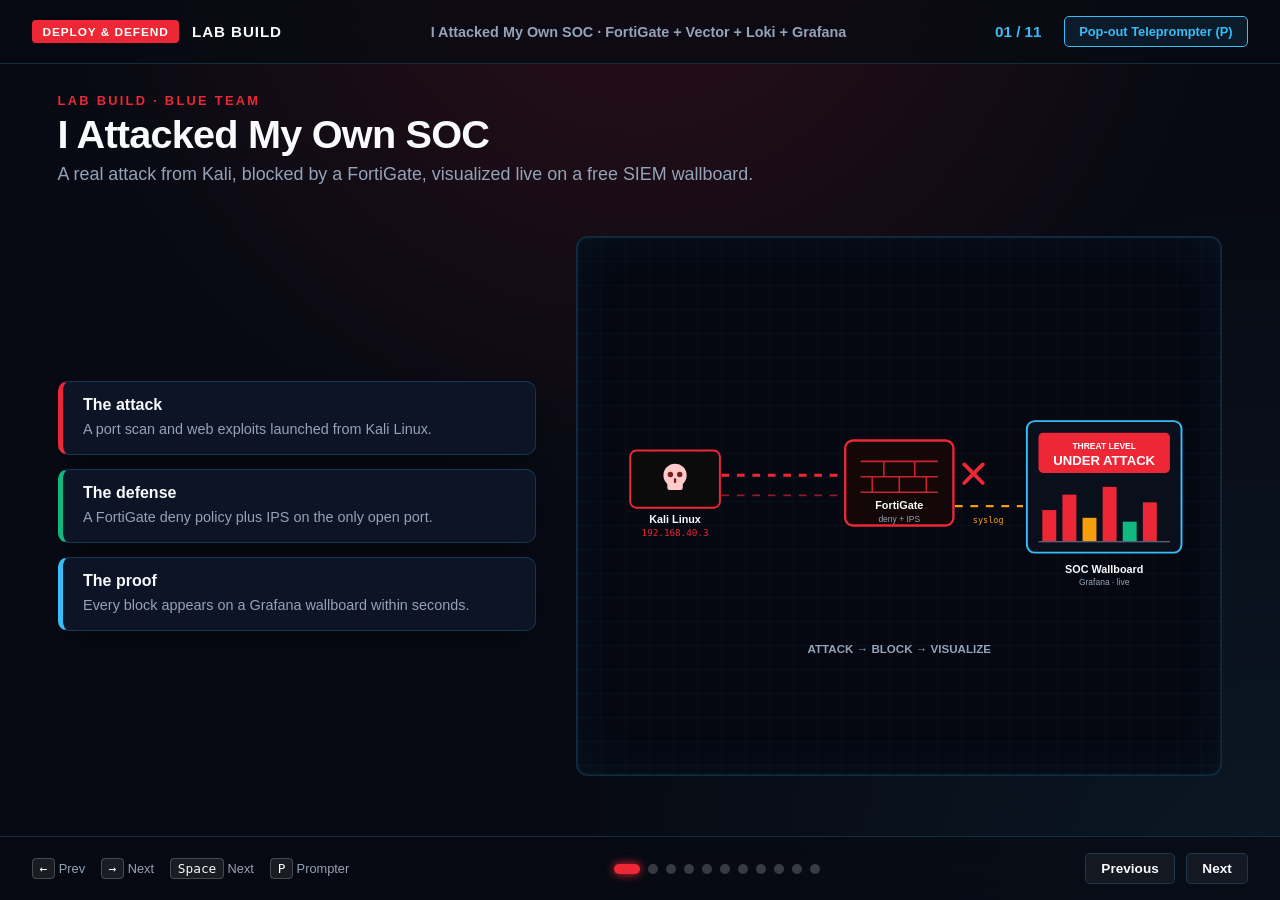
==== Video-3-Visual-SOC-Analytics-Traffic-Dashboard/presentation/PowerPoint.html @ 18ef9b58 "Video 3: Visual SOC rebuild - attack campaign, IPS, auto-provisioned wallboard, alerts, deck" ====
<!DOCTYPE html>
<!-- filepath: https://github.com/rabakuku/Youtube/blob/main/Video-3-Visual-SOC-Analytics-Traffic-Dashboard/presentation/PowerPoint.html -->
<html lang="en">
<head>
<meta charset="UTF-8">
<meta name="viewport" content="width=device-width, initial-scale=1.0">
<title>I Attacked My Own SOC · Deploy &amp; Defend</title>
<style>
:root {
  --bg-dark: #070a13;
  --bg-card: rgba(15, 23, 42, 0.85);
  --border-color: rgba(56, 189, 248, 0.2);
  --forti-red: #ee2737;
  --docker-blue: #0ea5e9;
  --matrix-green: #10b981;
  --accent-cyan: #38bdf8;
  --accent-yellow: #f59e0b;
  --text-main: #f8fafc;
  --text-muted: #94a3b8;
}
* { box-sizing: border-box; margin: 0; padding: 0; user-select: none; }
body { overflow: hidden; width: 100vw; height: 100vh; margin: 0; background: var(--bg-dark); color: var(--text-main);
  font-family: -apple-system, BlinkMacSystemFont, "Segoe UI", Roboto, "Helvetica Neue", Arial, sans-serif;
  background-image: radial-gradient(circle at 50% -10%, rgba(238,39,55,0.16) 0%, transparent 50%), radial-gradient(circle at 100% 100%, rgba(56,189,248,0.08) 0%, transparent 45%); }
.mono, .graphic-engine .mono { font-family: ui-monospace, "SF Mono", Menlo, Consolas, "Liberation Mono", monospace; }
.graphic-engine text { font-family: -apple-system, BlinkMacSystemFont, "Segoe UI", Roboto, Arial, sans-serif; }
.graphic-engine text.mono, .graphic-engine .mono text { font-family: ui-monospace, "SF Mono", Menlo, Consolas, monospace; }

.hud-header, .hud-footer { position: fixed; left: 0; right: 0; height: 64px; z-index: 100; display: flex; align-items: center;
  justify-content: space-between; padding: 0 2rem; background: rgba(7,10,19,0.72); backdrop-filter: blur(12px); -webkit-backdrop-filter: blur(12px); }
.hud-header { top: 0; border-bottom: 1px solid var(--border-color); }
.hud-footer { bottom: 0; border-top: 1px solid var(--border-color); }
.brand-badge { display: flex; align-items: center; gap: 0.8rem; font-weight: 800; letter-spacing: 0.06em; font-size: 0.95rem; }
.badge-pill { background: var(--forti-red); color: #fff; padding: 0.28rem 0.65rem; border-radius: 4px; font-size: 0.74rem; font-weight: 900; letter-spacing: 0.08em; animation: pulse-red 2s infinite; }
.deck-title { font-size: 0.9rem; color: var(--text-muted); font-weight: 600; }
.header-actions { display: flex; align-items: center; gap: 1.4rem; }
.slide-counter { font-variant-numeric: tabular-nums; font-weight: 800; color: var(--accent-cyan); font-size: 0.95rem; }
#btnLaunchPrompter { background: rgba(56,189,248,0.1); border: 1px solid var(--accent-cyan); color: var(--accent-cyan); padding: 0.42rem 0.9rem;
  border-radius: 5px; font-weight: 700; font-size: 0.8rem; cursor: pointer; transition: all .2s ease; }
#btnLaunchPrompter:hover { background: var(--accent-cyan); color: var(--bg-dark); }

.deck-viewport { position: fixed; top: 64px; bottom: 64px; left: 0; right: 0; overflow: hidden; }
.slide { position: absolute; inset: 0; padding: clamp(1.4rem,3.2vh,2.8rem) clamp(2rem,4.5vw,4.5rem); display: flex; flex-direction: column;
  opacity: 0; transform: translateX(100px); pointer-events: none; overflow-y: auto;
  transition: opacity .5s ease, transform .5s cubic-bezier(0.16,1,0.3,1); }
.slide.active { opacity: 1; transform: translateX(0); pointer-events: auto; }
.slide-titles { margin-bottom: clamp(0.9rem,2vh,1.8rem); }
.slide-eyebrow { color: var(--forti-red); font-size: clamp(0.8rem,1vw,1.1rem); font-weight: 900; text-transform: uppercase; letter-spacing: 0.18em; margin-bottom: 0.35rem; }
.slide-heading { font-size: clamp(2rem,3.1vw,3.5rem); font-weight: 900; line-height: 1.06; letter-spacing: -0.02em; margin-bottom: 0.4rem; }
.slide-subheading { color: var(--text-muted); font-size: clamp(1rem,1.4vw,1.5rem); line-height: 1.4; max-width: 80ch; }
.slide-body { flex: 1; display: grid; grid-template-columns: 1fr 1.35fr; gap: 2.5rem; align-items: center; min-height: 0; }
.info-column { display: flex; flex-direction: column; gap: clamp(0.7rem,1.5vh,1.3rem); }
.info-card { background: var(--bg-card); border: 1px solid var(--border-color); border-radius: 10px; padding: clamp(0.85rem,1.6vh,1.4rem) clamp(1.1rem,1.6vw,1.8rem);
  box-shadow: 0 10px 25px -8px rgba(0,0,0,0.6); }
.cyan-border { border-left: 5px solid var(--accent-cyan); }
.red-border { border-left: 5px solid var(--forti-red); }
.yellow-border { border-left: 5px solid var(--accent-yellow); }
.green-border { border-left: 5px solid var(--matrix-green); }
.card-title { font-size: clamp(1rem,1.25vw,1.35rem); font-weight: 800; margin-bottom: 0.3rem; }
.card-desc { font-size: clamp(0.9rem,1.1vw,1.18rem); line-height: 1.45; color: var(--text-muted); }
.stage-canvas { background: #050811; border: 1px solid var(--border-color); border-radius: 12px; height: 100%; max-height: clamp(340px,60vh,700px);
  padding: 0.8rem; display: flex; align-items: center; justify-content: center; box-shadow: inset 0 0 50px rgba(56,189,248,0.07), inset 0 0 2px rgba(56,189,248,0.4);
  background-image: linear-gradient(rgba(56,189,248,0.04) 1px, transparent 1px), linear-gradient(90deg, rgba(56,189,248,0.04) 1px, transparent 1px); background-size: 24px 24px; }
.graphic-engine { width: 100%; height: 100%; overflow: visible; }

.nav-hints { display: flex; gap: 1rem; font-size: 0.8rem; color: var(--text-muted); }
.key-badge { background: rgba(255,255,255,0.08); padding: 0.12rem 0.42rem; border-radius: 4px; border: 1px solid rgba(255,255,255,0.2); color: var(--text-main); font-family: ui-monospace, Menlo, Consolas, monospace; }
.pagination-dots { display: flex; gap: 0.5rem; }
.dot { width: 10px; height: 10px; border-radius: 50%; background: rgba(255,255,255,0.2); cursor: pointer; transition: all .25s ease; }
.dot.active { background: var(--forti-red); box-shadow: 0 0 10px var(--forti-red); width: 26px; border-radius: 5px; }
.nav-buttons { display: flex; gap: 0.7rem; }
.btn-nav { background: rgba(255,255,255,0.05); border: 1px solid var(--border-color); color: var(--text-main); padding: 0.42rem 0.95rem; border-radius: 5px; cursor: pointer; font-weight: 700; font-size: 0.85rem; }
.btn-nav:hover { background: rgba(56,189,248,0.15); }

/* ---------------- animation engine ---------------- */
@keyframes packet-dash { to { stroke-dashoffset: -40; } }
@keyframes radar-glow { 0%,100% { filter: drop-shadow(0 0 2px rgba(56,189,248,0.25)); } 50% { filter: drop-shadow(0 0 14px rgba(56,189,248,0.85)); } }
@keyframes radar-glow-red { 0%,100% { filter: drop-shadow(0 0 2px rgba(238,39,55,0.3)); } 50% { filter: drop-shadow(0 0 16px rgba(238,39,55,0.95)); } }
@keyframes pulse-red { 0% { box-shadow: 0 0 0 0 rgba(238,39,55,0.7); } 70% { box-shadow: 0 0 0 7px rgba(238,39,55,0); } 100% { box-shadow: 0 0 0 0 rgba(238,39,55,0); } }
@keyframes blink { 0%,100% { opacity: 1; } 50% { opacity: 0.3; } }
@keyframes scroll-up { from { transform: translateY(0); } to { transform: translateY(-420px); } }
@keyframes grow-y { from { transform: scaleY(0); } to { transform: scaleY(1); } }
@keyframes grow-x { from { transform: scaleX(0); } to { transform: scaleX(1); } }
@keyframes fade-in { from { opacity: 0; transform: translateX(-12px); } to { opacity: 1; transform: translateX(0); } }
@keyframes draw { from { stroke-dashoffset: 1600; } to { stroke-dashoffset: 0; } }
@keyframes sweep { 0% { transform: rotate(-62deg); } 45% { transform: rotate(-5deg); } 75%,100% { transform: rotate(64deg); } }
@keyframes ring { 0%,60%,100% { transform: translate(470px,128px) rotate(0); } 70% { transform: translate(470px,128px) rotate(14deg); } 80% { transform: translate(470px,128px) rotate(-14deg); } 90% { transform: translate(470px,128px) rotate(8deg); } }

.flow { stroke-dasharray: 10 10; animation: packet-dash 1.2s linear infinite; }
.flow-fast { animation-duration: 0.55s; }
.node-glow { animation: radar-glow 2.6s ease-in-out infinite; }
.node-glow-red { animation: radar-glow-red 1.8s ease-in-out infinite; }
.blink { animation: blink 1.4s ease-in-out infinite; }
.scroll-up { animation: scroll-up 16s linear infinite; }
.slide.active .bars rect { transform-box: fill-box; transform-origin: bottom; animation: grow-y 1.1s cubic-bezier(0.16,1,0.3,1) both; }
.slide.active .bars-h rect { transform-box: fill-box; transform-origin: left; animation: grow-x 1.1s cubic-bezier(0.16,1,0.3,1) both; }
.stream, .type { opacity: 0; }
.slide.active .stream { animation: fade-in .5s ease-out both; }
.slide.active .s1 { animation-delay: .3s; } .slide.active .s2 { animation-delay: .7s; } .slide.active .s3 { animation-delay: 1.1s; }
.slide.active .s4 { animation-delay: 1.5s; } .slide.active .s5 { animation-delay: 1.9s; } .slide.active .s6 { animation-delay: 2.3s; }
.slide.active .type { animation: fade-in .35s ease-out both; }
.slide.active .t0 { animation-delay: 0.20s; }
.slide.active .t1 { animation-delay: 0.75s; }
.slide.active .t2 { animation-delay: 1.30s; }
.slide.active .t3 { animation-delay: 1.85s; }
.slide.active .t4 { animation-delay: 2.40s; }
.slide.active .t5 { animation-delay: 2.95s; }
.slide.active .t6 { animation-delay: 3.50s; }
.slide.active .t7 { animation-delay: 4.05s; }
.slide.active .t8 { animation-delay: 4.60s; }
.slide.active .t9 { animation-delay: 5.15s; }

.slide.active .draw-line { stroke-dasharray: 1600; animation: draw 3.2s ease-out both; }
.needle { transform-box: view-box; transform-origin: 400px 450px; animation: sweep 7s ease-in-out infinite; }
.ring { animation: ring 2.2s ease-in-out infinite; transform: translate(470px,128px); }

@media (prefers-reduced-motion: reduce) {
  *, *::before, *::after { animation: none !important; transition: none !important; }
  .stream, .type { opacity: 1 !important; }
  .needle { transform: rotate(64deg); }
}
@media (max-width: 1100px) {
  .slide-body { grid-template-columns: 1fr; gap: 1rem; }
  .stage-canvas { min-height: 260px; }
  .nav-hints { display: none; }
}
</style>
</head>
<body>

<header class="hud-header">
  <div class="brand-badge"><span class="badge-pill">DEPLOY &amp; DEFEND</span><span>LAB BUILD</span></div>
  <div class="deck-title">I Attacked My Own SOC · FortiGate + Vector + Loki + Grafana</div>
  <div class="header-actions">
    <div class="slide-counter" id="slideCounter">01 / 11</div>
    <button id="btnLaunchPrompter" title="Open the synchronized teleprompter (P)">Pop-out Teleprompter (P)</button>
  </div>
</header>

<main class="deck-viewport">
  <!-- ===== SLIDE 1: I Attacked My Own SOC ===== -->
  <section class="slide active" id="slide-0">
    <div class="slide-titles">
      <div class="slide-eyebrow">Lab Build · Blue Team</div>
      <h1 class="slide-heading">I Attacked My Own SOC</h1>
      <div class="slide-subheading">A real attack from Kali, blocked by a FortiGate, visualized live on a free SIEM wallboard.</div>
    </div>
    <div class="slide-body">
      <div class="info-column">
        <div class="info-card red-border"><div class="card-title">The attack</div><div class="card-desc">A port scan and web exploits launched from Kali Linux.</div></div>
        <div class="info-card green-border"><div class="card-title">The defense</div><div class="card-desc">A FortiGate deny policy plus IPS on the only open port.</div></div>
        <div class="info-card cyan-border"><div class="card-title">The proof</div><div class="card-desc">Every block appears on a Grafana wallboard within seconds.</div></div>
      </div>
      <div class="stage-canvas">
        <svg class="graphic-engine" viewBox="0 0 800 500" fill="none">
  <g>
  <rect x="52" y="178" width="116" height="74" rx="8" fill="#0b0b0b" stroke="var(--forti-red)" stroke-width="2.5"/>
  <circle cx="110" cy="210" r="15" fill="#fecaca"/>
  <rect x="100" y="218" width="20" height="11" rx="3" fill="#fecaca"/>
  <circle cx="104" cy="209" r="3.5" fill="#7f1d1d"/><circle cx="116" cy="209" r="3.5" fill="#7f1d1d"/>
  <rect x="108.5" y="214" width="3" height="6" rx="1" fill="#7f1d1d"/>
  <text x="110" y="272" class="lbl" fill="var(--text-main)" font-size="14" font-weight="800" text-anchor="middle">Kali Linux</text>
  <text x="110" y="288" class="lbl mono" fill="var(--forti-red)" font-size="12" text-anchor="middle">192.168.40.3</text>
</g>
  <path d="M170 210 L320 210" stroke="var(--forti-red)" stroke-width="4" class="flow flow-fast"/>
  <path d="M170 236 L320 236" stroke="var(--forti-red)" stroke-width="2" class="flow" opacity="0.6"/>
  <g class="node-glow">
  <rect x="330" y="165" width="140" height="110" rx="10" fill="#140708" stroke="var(--forti-red)" stroke-width="3"/>
  <g stroke="var(--forti-red)" stroke-width="2" opacity="0.85">
    <line x1="350" y1="192" x2="450" y2="192"/><line x1="350" y1="212" x2="450" y2="212"/><line x1="350" y1="232" x2="450" y2="232"/>
    <line x1="380" y1="192" x2="380" y2="212"/><line x1="420" y1="192" x2="420" y2="212"/>
    <line x1="400" y1="212" x2="400" y2="232"/><line x1="365" y1="212" x2="365" y2="232"/><line x1="435" y1="212" x2="435" y2="232"/>
  </g>
  <text x="400" y="254" class="lbl" fill="var(--text-main)" font-size="14" font-weight="800" text-anchor="middle">FortiGate</text>
  <text x="400" y="270" class="lbl" fill="var(--text-muted)" font-size="11" text-anchor="middle">deny + IPS</text>
</g>
  <g class="blink"><line x1="484" y1="196" x2="508" y2="220" stroke="var(--forti-red)" stroke-width="5" stroke-linecap="round"/><line x1="508" y1="196" x2="484" y2="220" stroke="var(--forti-red)" stroke-width="5" stroke-linecap="round"/></g>
  <path d="M472 250 L560 250" stroke="var(--accent-yellow)" stroke-width="3" class="flow"/>
  <text x="515" y="272" class="lbl mono" fill="var(--accent-yellow)" font-size="11" text-anchor="middle">syslog</text>
  <g class="node-glow-red">
    <rect x="565" y="140" width="200" height="170" rx="10" fill="#0a0f1c" stroke="var(--accent-cyan)" stroke-width="2.5"/>
    <rect x="580" y="155" width="170" height="52" rx="6" fill="var(--forti-red)" class="blink"/>
    <text x="665" y="176" class="lbl" fill="#fff" font-size="11" font-weight="800" text-anchor="middle">THREAT LEVEL</text>
    <text x="665" y="197" class="lbl" fill="#fff" font-size="17" font-weight="900" text-anchor="middle">UNDER ATTACK</text>
    <g class="bars"><rect x="585" y="255" width="18" height="40" fill="var(--forti-red)"/><rect x="611" y="235" width="18" height="60" fill="var(--forti-red)"/><rect x="637" y="265" width="18" height="30" fill="var(--accent-yellow)"/><rect x="663" y="225" width="18" height="70" fill="var(--forti-red)"/><rect x="689" y="270" width="18" height="25" fill="var(--matrix-green)"/><rect x="715" y="245" width="18" height="50" fill="var(--forti-red)"/></g>
    <line x1="580" y1="296" x2="750" y2="296" stroke="var(--text-muted)" stroke-width="1"/>
  </g>
  <text x="665" y="336" class="lbl" fill="var(--text-main)" font-size="14" font-weight="800" text-anchor="middle">SOC Wallboard</text>
  <text x="665" y="352" class="lbl" fill="var(--text-muted)" font-size="11" text-anchor="middle">Grafana · live</text>
  <text x="400" y="440" class="lbl" fill="var(--text-muted)" font-size="15" font-weight="700" text-anchor="middle">ATTACK  →  BLOCK  →  VISUALIZE</text>
</svg>
      </div>
    </div>
  </section>
  <!-- ===== SLIDE 2: The Problem ===== -->
  <section class="slide" id="slide-1">
    <div class="slide-titles">
      <div class="slide-eyebrow">The Problem</div>
      <h1 class="slide-heading">Your Firewall Sees Everything. You Don't.</h1>
      <div class="slide-subheading">FortiGate logs every decision, but nobody watches a scrolling log table.</div>
    </div>
    <div class="slide-body">
      <div class="info-column">
        <div class="info-card yellow-border"><div class="card-title">Logs nobody reads</div><div class="card-desc">A single port scan produces thousands of log lines per minute.</div></div>
        <div class="info-card red-border"><div class="card-title">Silent denies</div><div class="card-desc">The implicit deny blocks traffic and logs nothing by default.</div></div>
        <div class="info-card cyan-border"><div class="card-title">SIEMs cost money</div><div class="card-desc">Commercial SIEMs bill by data volume. A homelab can't justify that.</div></div>
      </div>
      <div class="stage-canvas">
        <svg class="graphic-engine" viewBox="0 0 800 500" fill="none">
  <defs><clipPath id="logclip"><rect x="20" y="30" width="400" height="440"/></clipPath></defs>
  <rect x="20" y="30" width="400" height="440" rx="8" fill="#060a12" stroke="var(--border-color)"/>
  <g clip-path="url(#logclip)"><g class="scroll-up"><text x="40" y="60" class="lbl mono" fill="var(--forti-red)" font-size="11">type="traffic" action="deny" dstport=22</text><text x="40" y="90" class="lbl mono" fill="var(--forti-red)" font-size="11">type="traffic" action="deny" dstport=443</text><text x="40" y="120" class="lbl mono" fill="var(--matrix-green)" font-size="11">type="traffic" action="close" dstport=80</text><text x="40" y="150" class="lbl mono" fill="var(--forti-red)" font-size="11">type="traffic" action="deny" dstport=3389</text><text x="40" y="180" class="lbl mono" fill="var(--accent-yellow)" font-size="11">type="utm" subtype="ips" action="dropped"</text><text x="40" y="210" class="lbl mono" fill="var(--forti-red)" font-size="11">type="traffic" action="deny" dstport=445</text><text x="40" y="240" class="lbl mono" fill="var(--forti-red)" font-size="11">type="traffic" action="deny" dstport=21</text><text x="40" y="270" class="lbl mono" fill="var(--forti-red)" font-size="11">type="traffic" action="deny" dstport=5432</text><text x="40" y="300" class="lbl mono" fill="var(--matrix-green)" font-size="11">type="traffic" action="close" dstport=80</text><text x="40" y="330" class="lbl mono" fill="var(--forti-red)" font-size="11">type="traffic" action="deny" dstport=8080</text><text x="40" y="360" class="lbl mono" fill="var(--forti-red)" font-size="11">type="traffic" action="deny" dstport=23</text><text x="40" y="390" class="lbl mono" fill="var(--forti-red)" font-size="11">type="traffic" action="deny" dstport=3306</text><text x="40" y="420" class="lbl mono" fill="var(--forti-red)" font-size="11">type="traffic" action="deny" dstport=22</text><text x="40" y="450" class="lbl mono" fill="var(--forti-red)" font-size="11">type="traffic" action="deny" dstport=443</text><text x="40" y="480" class="lbl mono" fill="var(--forti-red)" font-size="11">type="traffic" action="deny" dstport=22</text><text x="40" y="510" class="lbl mono" fill="var(--forti-red)" font-size="11">type="traffic" action="deny" dstport=443</text><text x="40" y="540" class="lbl mono" fill="var(--matrix-green)" font-size="11">type="traffic" action="close" dstport=80</text><text x="40" y="570" class="lbl mono" fill="var(--forti-red)" font-size="11">type="traffic" action="deny" dstport=3389</text><text x="40" y="600" class="lbl mono" fill="var(--accent-yellow)" font-size="11">type="utm" subtype="ips" action="dropped"</text><text x="40" y="630" class="lbl mono" fill="var(--forti-red)" font-size="11">type="traffic" action="deny" dstport=445</text><text x="40" y="660" class="lbl mono" fill="var(--forti-red)" font-size="11">type="traffic" action="deny" dstport=21</text><text x="40" y="690" class="lbl mono" fill="var(--forti-red)" font-size="11">type="traffic" action="deny" dstport=5432</text><text x="40" y="720" class="lbl mono" fill="var(--matrix-green)" font-size="11">type="traffic" action="close" dstport=80</text><text x="40" y="750" class="lbl mono" fill="var(--forti-red)" font-size="11">type="traffic" action="deny" dstport=8080</text><text x="40" y="780" class="lbl mono" fill="var(--forti-red)" font-size="11">type="traffic" action="deny" dstport=23</text><text x="40" y="810" class="lbl mono" fill="var(--forti-red)" font-size="11">type="traffic" action="deny" dstport=3306</text><text x="40" y="840" class="lbl mono" fill="var(--forti-red)" font-size="11">type="traffic" action="deny" dstport=22</text><text x="40" y="870" class="lbl mono" fill="var(--forti-red)" font-size="11">type="traffic" action="deny" dstport=443</text></g></g>
  <text x="220" y="490" class="lbl" fill="var(--text-muted)" font-size="12" text-anchor="middle">raw FortiOS log: thousands of lines per minute during a scan</text>
  <g>
    <rect x="470" y="50" width="300" height="120" rx="10" fill="#140708" stroke="var(--forti-red)" stroke-width="2.5"/>
    <text x="620" y="88" class="lbl" fill="var(--text-main)" font-size="15" font-weight="800" text-anchor="middle">Implicit deny (policy 0)</text>
    <text x="545" y="135" class="lbl" fill="var(--text-muted)" font-size="13" text-anchor="middle">blocked</text>
    <text x="545" y="158" class="lbl" fill="var(--forti-red)" font-size="20" font-weight="900" text-anchor="middle">1,000</text>
    <text x="695" y="135" class="lbl" fill="var(--text-muted)" font-size="13" text-anchor="middle">logged</text>
    <text x="695" y="158" class="lbl blink" fill="var(--forti-red)" font-size="20" font-weight="900" text-anchor="middle">0</text>
  </g>
  <g>
    <rect x="470" y="210" width="300" height="120" rx="10" fill="#0a0f1c" stroke="var(--accent-cyan)" stroke-width="2.5"/>
    <text x="620" y="248" class="lbl" fill="var(--text-main)" font-size="15" font-weight="800" text-anchor="middle">Commercial SIEM</text>
    <text x="620" y="290" class="lbl" fill="var(--accent-yellow)" font-size="24" font-weight="900" text-anchor="middle">$ per GB / day</text>
    <text x="620" y="315" class="lbl" fill="var(--text-muted)" font-size="12" text-anchor="middle">great at work, overkill at home</text>
  </g>
  <g class="node-glow">
    <rect x="470" y="370" width="300" height="90" rx="10" fill="#04140f" stroke="var(--matrix-green)" stroke-width="2.5"/>
    <text x="620" y="405" class="lbl" fill="var(--matrix-green)" font-size="16" font-weight="900" text-anchor="middle">This lab: $0</text>
    <text x="620" y="432" class="lbl" fill="var(--text-muted)" font-size="12" text-anchor="middle">Vector + Loki + Grafana, all open source</text>
  </g>
</svg>
      </div>
    </div>
  </section>
  <!-- ===== SLIDE 3: The End Result ===== -->
  <section class="slide" id="slide-2">
    <div class="slide-titles">
      <div class="slide-eyebrow">The End Result</div>
      <h1 class="slide-heading">A Live SOC Wallboard</h1>
      <div class="slide-subheading">This is what lights up the moment Kali starts scanning.</div>
    </div>
    <div class="slide-body">
      <div class="info-column">
        <div class="info-card red-border"><div class="card-title">THREAT LEVEL</div><div class="card-desc">ALL CLEAR, ELEVATED or UNDER ATTACK, based on blocks in the last 60 seconds.</div></div>
        <div class="info-card yellow-border"><div class="card-title">Top scanned ports</div><div class="card-desc">See exactly which services the attacker was hunting for.</div></div>
        <div class="info-card green-border"><div class="card-title">Live event stream</div><div class="card-desc">Red for blocked, yellow for detected, green for allowed.</div></div>
      </div>
      <div class="stage-canvas">
        <svg class="graphic-engine" viewBox="0 0 800 500" fill="none">
  <rect x="20" y="20" width="760" height="460" rx="10" fill="#0a0f1c" stroke="var(--border-color)"/>
  <rect x="40" y="40" width="200" height="62" rx="6" fill="var(--forti-red)" class="blink"/>
  <text x="140" y="62" class="lbl" fill="#fff" font-size="10" font-weight="800" text-anchor="middle">THREAT LEVEL</text>
  <text x="140" y="89" class="lbl" fill="#fff" font-size="20" font-weight="900" text-anchor="middle">UNDER ATTACK</text>
  <rect x="255" y="40" width="120" height="62" rx="6" fill="var(--forti-red)" opacity="0.18" stroke="var(--forti-red)"/>
  <text x="315.0" y="62" class="lbl" fill="var(--text-muted)" font-size="10" font-weight="700" text-anchor="middle">BLOCKED (5m)</text>
  <text x="315.0" y="88" class="lbl" fill="var(--forti-red)" font-size="21" font-weight="900" text-anchor="middle">1,042</text>
  <rect x="390" y="40" width="120" height="62" rx="6" fill="var(--accent-yellow)" opacity="0.18" stroke="var(--accent-yellow)"/>
  <text x="450.0" y="62" class="lbl" fill="var(--text-muted)" font-size="10" font-weight="700" text-anchor="middle">IPS HITS</text>
  <text x="450.0" y="88" class="lbl" fill="var(--accent-yellow)" font-size="21" font-weight="900" text-anchor="middle">17</text>
  <rect x="525" y="40" width="120" height="62" rx="6" fill="var(--accent-yellow)" opacity="0.18" stroke="var(--accent-yellow)"/>
  <text x="585.0" y="62" class="lbl" fill="var(--text-muted)" font-size="10" font-weight="700" text-anchor="middle">PORTS PROBED</text>
  <text x="585.0" y="88" class="lbl" fill="var(--accent-yellow)" font-size="21" font-weight="900" text-anchor="middle">996</text>
  <rect x="660" y="40" width="100" height="62" rx="6" fill="var(--forti-red)" opacity="0.18" stroke="var(--forti-red)"/>
  <text x="710.0" y="62" class="lbl" fill="var(--text-muted)" font-size="10" font-weight="700" text-anchor="middle">ATTACKERS</text>
  <text x="710.0" y="88" class="lbl" fill="var(--forti-red)" font-size="21" font-weight="900" text-anchor="middle">1</text>
  <text x="40" y="135" class="lbl" fill="var(--text-muted)" font-size="11" font-weight="700">ATTACK TIMELINE</text>
  <g class="bars"><rect x="40" y="242" width="12" height="8" fill="var(--matrix-green)"/><rect x="56" y="240" width="12" height="10" fill="var(--matrix-green)"/><rect x="72" y="241" width="12" height="9" fill="var(--matrix-green)"/><rect x="88" y="210" width="12" height="40" fill="var(--forti-red)"/><rect x="104" y="165" width="12" height="85" fill="var(--forti-red)"/><rect x="120" y="150" width="12" height="100" fill="var(--forti-red)"/><rect x="136" y="158" width="12" height="92" fill="var(--forti-red)"/><rect x="152" y="190" width="12" height="60" fill="var(--accent-yellow)"/><rect x="168" y="180" width="12" height="70" fill="var(--forti-red)"/><rect x="184" y="215" width="12" height="35" fill="var(--accent-yellow)"/><rect x="200" y="238" width="12" height="12" fill="var(--matrix-green)"/><rect x="216" y="242" width="12" height="8" fill="var(--matrix-green)"/><rect x="232" y="241" width="12" height="9" fill="var(--matrix-green)"/><rect x="248" y="243" width="12" height="7" fill="var(--matrix-green)"/><rect x="264" y="242" width="12" height="8" fill="var(--matrix-green)"/><rect x="280" y="244" width="12" height="6" fill="var(--matrix-green)"/><rect x="296" y="241" width="12" height="9" fill="var(--matrix-green)"/><rect x="312" y="242" width="12" height="8" fill="var(--matrix-green)"/><rect x="328" y="240" width="12" height="10" fill="var(--matrix-green)"/><rect x="344" y="243" width="12" height="7" fill="var(--matrix-green)"/><rect x="360" y="241" width="12" height="9" fill="var(--matrix-green)"/><rect x="376" y="242" width="12" height="8" fill="var(--matrix-green)"/><rect x="392" y="243" width="12" height="7" fill="var(--matrix-green)"/><rect x="408" y="242" width="12" height="8" fill="var(--matrix-green)"/></g>
  <line x1="40" y1="250" x2="420" y2="250" stroke="var(--text-muted)" stroke-width="1"/>
  <text x="455" y="135" class="lbl" fill="var(--text-muted)" font-size="11" font-weight="700">TOP SCANNED PORTS</text>
  <g class="bars-h"><rect x="510" y="148" width="210" height="14" rx="2" fill="var(--accent-yellow)"/><text x="500" y="159" class="lbl mono" fill="var(--text-main)" font-size="11" text-anchor="end">3389</text><rect x="510" y="169" width="180" height="14" rx="2" fill="var(--accent-yellow)"/><text x="500" y="180" class="lbl mono" fill="var(--text-main)" font-size="11" text-anchor="end">22</text><rect x="510" y="190" width="150" height="14" rx="2" fill="var(--accent-yellow)"/><text x="500" y="201" class="lbl mono" fill="var(--text-main)" font-size="11" text-anchor="end">445</text><rect x="510" y="211" width="120" height="14" rx="2" fill="var(--accent-yellow)"/><text x="500" y="222" class="lbl mono" fill="var(--text-main)" font-size="11" text-anchor="end">443</text><rect x="510" y="232" width="90" height="14" rx="2" fill="var(--accent-yellow)"/><text x="500" y="243" class="lbl mono" fill="var(--text-main)" font-size="11" text-anchor="end">21</text></g>
  <text x="40" y="285" class="lbl" fill="var(--text-muted)" font-size="11" font-weight="700">LIVE SOC EVENT STREAM</text>
  <g class="lbl mono" font-size="12">
    <text x="40" y="312" fill="var(--forti-red)" class="stream s1">BLOCKED  192.168.40.3:51514 → 192.168.10.2:3389  RDP  policy=3</text>
    <text x="40" y="338" fill="var(--forti-red)" class="stream s2">BLOCKED  192.168.40.3:40112 → 192.168.10.2:80  IPS: Apache.Log4j...</text>
    <text x="40" y="364" fill="var(--forti-red)" class="stream s3">BLOCKED  192.168.40.3:51530 → 192.168.10.2:22  SSH  policy=3</text>
    <text x="40" y="390" fill="var(--matrix-green)" class="stream s4">ALLOWED  192.168.40.3:43815 → 192.168.10.2:80  HTTP  policy=2</text>
    <text x="40" y="416" fill="var(--forti-red)" class="stream s5">BLOCKED  192.168.40.3:51541 → 192.168.10.2:445  SMB  policy=3</text>
    <text x="40" y="442" fill="var(--forti-red)" class="stream s6">BLOCKED  192.168.40.3:51566 → 192.168.10.2:5432  policy=3</text>
  </g>
</svg>
      </div>
    </div>
  </section>
  <!-- ===== SLIDE 4: The Lab Topology ===== -->
  <section class="slide" id="slide-3">
    <div class="slide-titles">
      <div class="slide-eyebrow">The Lab</div>
      <h1 class="slide-heading">Two VLANs. One Firewall.</h1>
      <div class="slide-subheading">Kali lives in VLAN 40, the SIEM lives in VLAN 10, and every packet between them crosses the FortiGate.</div>
    </div>
    <div class="slide-body">
      <div class="info-column">
        <div class="info-card red-border"><div class="card-title">VLAN 40 · Attack zone</div><div class="card-desc">Kali Linux at 192.168.40.3, gateway 192.168.40.1.</div></div>
        <div class="info-card cyan-border"><div class="card-title">FortiGate VM · FortiOS 7.4</div><div class="card-desc">Both VLANs are 802.1Q sub-interfaces on one port2 trunk.</div></div>
        <div class="info-card green-border"><div class="card-title">VLAN 10 · SIEM enclave</div><div class="card-desc">Alpine Linux with Docker at 192.168.10.2, gateway 192.168.10.1.</div></div>
      </div>
      <div class="stage-canvas">
        <svg class="graphic-engine" viewBox="0 0 800 500" fill="none">
  <rect x="20" y="300" width="330" height="178" rx="12" fill="rgba(238,39,55,0.05)" stroke="var(--forti-red)" stroke-dasharray="6 6"/>
  <text x="185" y="497" class="lbl" fill="var(--forti-red)" font-size="13" font-weight="800" text-anchor="middle">VLAN 40 · 192.168.40.0/24</text>
  <rect x="450" y="300" width="330" height="178" rx="12" fill="rgba(16,185,129,0.05)" stroke="var(--matrix-green)" stroke-dasharray="6 6"/>
  <text x="615" y="497" class="lbl" fill="var(--matrix-green)" font-size="13" font-weight="800" text-anchor="middle">VLAN 10 · 192.168.10.0/24</text>
  <g>
  <rect x="127" y="343" width="116" height="74" rx="8" fill="#0b0b0b" stroke="var(--forti-red)" stroke-width="2.5"/>
  <circle cx="185" cy="375" r="15" fill="#fecaca"/>
  <rect x="175" y="383" width="20" height="11" rx="3" fill="#fecaca"/>
  <circle cx="179" cy="374" r="3.5" fill="#7f1d1d"/><circle cx="191" cy="374" r="3.5" fill="#7f1d1d"/>
  <rect x="183.5" y="379" width="3" height="6" rx="1" fill="#7f1d1d"/>
  <text x="185" y="437" class="lbl" fill="var(--text-main)" font-size="14" font-weight="800" text-anchor="middle">Kali Linux</text>
  <text x="185" y="453" class="lbl mono" fill="var(--forti-red)" font-size="12" text-anchor="middle">192.168.40.3</text>
</g>
  <g>
  <rect x="553" y="334" width="124" height="92" rx="8" fill="#04140f" stroke="var(--matrix-green)" stroke-width="2.5"/>
  <g stroke="var(--matrix-green)" stroke-width="2.5" stroke-linecap="round">
    <rect x="569" y="348" width="92" height="18" rx="3" fill="none"/><circle cx="579" cy="357" r="2" fill="var(--matrix-green)"/>
    <rect x="569" y="371" width="92" height="18" rx="3" fill="none"/><circle cx="579" cy="380" r="2" fill="var(--matrix-green)"/>
    <rect x="569" y="394" width="92" height="18" rx="3" fill="none"/><circle cx="579" cy="403" r="2" fill="var(--matrix-green)"/>
  </g>
  <text x="623" y="361" class="lbl mono" fill="var(--text-main)" font-size="10" text-anchor="middle">vector</text>
  <text x="623" y="384" class="lbl mono" fill="var(--text-main)" font-size="10" text-anchor="middle">loki</text>
  <text x="623" y="407" class="lbl mono" fill="var(--text-main)" font-size="10" text-anchor="middle">grafana</text>
  <text x="615" y="446" class="lbl" fill="var(--text-main)" font-size="14" font-weight="800" text-anchor="middle">Alpine + Docker</text>
  <text x="615" y="462" class="lbl mono" fill="var(--matrix-green)" font-size="12" text-anchor="middle">192.168.10.2</text>
</g>
  <g class="node-glow">
  <rect x="330" y="55" width="140" height="110" rx="10" fill="#140708" stroke="var(--forti-red)" stroke-width="3"/>
  <g stroke="var(--forti-red)" stroke-width="2" opacity="0.85">
    <line x1="350" y1="82" x2="450" y2="82"/><line x1="350" y1="102" x2="450" y2="102"/><line x1="350" y1="122" x2="450" y2="122"/>
    <line x1="380" y1="82" x2="380" y2="102"/><line x1="420" y1="82" x2="420" y2="102"/>
    <line x1="400" y1="102" x2="400" y2="122"/><line x1="365" y1="102" x2="365" y2="122"/><line x1="435" y1="102" x2="435" y2="122"/>
  </g>
  <text x="400" y="144" class="lbl" fill="var(--text-main)" font-size="14" font-weight="800" text-anchor="middle">FortiGate VM</text>
  <text x="400" y="160" class="lbl" fill="var(--text-muted)" font-size="11" text-anchor="middle">port2 trunk · 802.1Q</text>
</g>
  <text x="320" y="100" class="lbl mono" fill="var(--forti-red)" font-size="12" text-anchor="end">vlan40-kali .40.1</text>
  <text x="480" y="100" class="lbl mono" fill="var(--matrix-green)" font-size="12">vlan10-siem .10.1</text>
  <path d="M185 340 C185 260 300 200 340 165" stroke="var(--forti-red)" stroke-width="3" class="flow"/>
  <path d="M460 165 C500 200 615 260 615 330" stroke="var(--matrix-green)" stroke-width="3" class="flow"/>
  <path d="M400 55 L400 18" stroke="var(--accent-cyan)" stroke-width="2" stroke-dasharray="4 4"/>
  <text x="412" y="26" class="lbl" fill="var(--accent-cyan)" font-size="12" font-weight="700">port1 · WAN</text>
</svg>
      </div>
    </div>
  </section>
  <!-- ===== SLIDE 5: The Data Flow ===== -->
  <section class="slide" id="slide-4">
    <div class="slide-titles">
      <div class="slide-eyebrow">The Data Flow</div>
      <h1 class="slide-heading">Syslog → Vector → Loki → Grafana</h1>
      <div class="slide-subheading">Four hops from a blocked packet to a red line on the wallboard.</div>
    </div>
    <div class="slide-body">
      <div class="info-column">
        <div class="info-card yellow-border"><div class="card-title">FortiGate → UDP 514</div><div class="card-desc">Every allow, deny and IPS hit leaves as a syslog line.</div></div>
        <div class="info-card cyan-border"><div class="card-title">Vector parses</div><div class="card-desc">Turns key=value text into JSON and tags a verdict.</div></div>
        <div class="info-card green-border"><div class="card-title">Loki stores, Grafana shows</div><div class="card-desc">Loki indexes a few labels. Grafana queries it with LogQL.</div></div>
      </div>
      <div class="stage-canvas">
        <svg class="graphic-engine" viewBox="0 0 800 500" fill="none">
  <g class="node-glow">
  <rect x="30" y="90" width="140" height="120" rx="12" fill="#0a0f1c" stroke="var(--forti-red)" stroke-width="2.5"/>
  <g stroke="var(--forti-red)" stroke-width="2.5"><rect x="78" y="110" width="44" height="34" rx="3" fill="none"/><line x1="78" y1="127" x2="122" y2="127"/><line x1="92" y1="110" x2="92" y2="127"/><line x1="108" y1="127" x2="108" y2="144"/></g>
  <text x="100" y="182" class="lbl" fill="var(--text-main)" font-size="15" font-weight="800" text-anchor="middle">FortiGate</text>
  <text x="100" y="200" class="lbl mono" fill="var(--forti-red)" font-size="12" text-anchor="middle">syslog out</text>
</g>
  <g class="node-glow">
  <rect x="230" y="90" width="140" height="120" rx="12" fill="#0a0f1c" stroke="var(--accent-cyan)" stroke-width="2.5"/>
  <g stroke="var(--accent-cyan)" stroke-width="3" stroke-linecap="round" fill="none"><path d="M278 114 L300 142 L322 114"/><line x1="288" y1="114" x2="312" y2="114"/></g>
  <text x="300" y="182" class="lbl" fill="var(--text-main)" font-size="15" font-weight="800" text-anchor="middle">Vector</text>
  <text x="300" y="200" class="lbl mono" fill="var(--accent-cyan)" font-size="12" text-anchor="middle">udp/514</text>
</g>
  <g class="node-glow">
  <rect x="430" y="90" width="140" height="120" rx="12" fill="#0a0f1c" stroke="var(--accent-yellow)" stroke-width="2.5"/>
  <g stroke="var(--accent-yellow)" stroke-width="2.5" fill="none"><ellipse cx="500" cy="114" rx="20" ry="7"/><path d="M480 114 v24 a20 7 0 0 0 40 0 v-24"/><path d="M480 126 a20 7 0 0 0 40 0"/></g>
  <text x="500" y="182" class="lbl" fill="var(--text-main)" font-size="15" font-weight="800" text-anchor="middle">Loki</text>
  <text x="500" y="200" class="lbl mono" fill="var(--accent-yellow)" font-size="12" text-anchor="middle">tcp/3100</text>
</g>
  <g class="node-glow">
  <rect x="630" y="90" width="140" height="120" rx="12" fill="#0a0f1c" stroke="var(--matrix-green)" stroke-width="2.5"/>
  <g stroke="var(--matrix-green)" stroke-width="4" stroke-linecap="round"><line x1="684" y1="142" x2="684" y2="128"/><line x1="700" y1="142" x2="700" y2="108"/><line x1="716" y1="142" x2="716" y2="120"/></g>
  <text x="700" y="182" class="lbl" fill="var(--text-main)" font-size="15" font-weight="800" text-anchor="middle">Grafana</text>
  <text x="700" y="200" class="lbl mono" fill="var(--matrix-green)" font-size="12" text-anchor="middle">tcp/80</text>
</g>
  <path d="M170 150 L230 150" stroke="var(--accent-yellow)" stroke-width="4" class="flow"/>
  <path d="M370 150 L430 150" stroke="var(--accent-cyan)" stroke-width="4" class="flow"/>
  <path d="M630 150 L570 150" stroke="var(--matrix-green)" stroke-width="4" class="flow"/>
  <text x="200" y="135" class="lbl mono" fill="var(--accent-yellow)" font-size="10" text-anchor="middle">UDP</text>
  <text x="400" y="135" class="lbl mono" fill="var(--accent-cyan)" font-size="10" text-anchor="middle">push</text>
  <text x="600" y="135" class="lbl mono" fill="var(--matrix-green)" font-size="10" text-anchor="middle">LogQL</text>
  <rect x="230" y="245" width="540" height="40" rx="8" fill="rgba(14,165,233,0.08)" stroke="var(--docker-blue)" stroke-dasharray="5 5"/>
  <text x="500" y="270" class="lbl" fill="var(--docker-blue)" font-size="12" font-weight="700" text-anchor="middle">Docker bridge soc_net on Alpine 192.168.10.2</text>
  <text x="40" y="330" class="lbl" fill="var(--text-muted)" font-size="11" font-weight="700">ONE BLOCKED PACKET, FOUR STATES</text>
  <g class="lbl mono" font-size="11.5">
    <text x="40" y="360" fill="var(--forti-red)" class="stream s1">1  srcip=192.168.40.3 dstport=22 action="deny" policyid=3</text>
    <text x="40" y="388" fill="var(--accent-cyan)" class="stream s2">2  {"srcip":"192.168.40.3","dstport":"22","verdict":"blocked"}</text>
    <text x="40" y="416" fill="var(--accent-yellow)" class="stream s3">3  {source="fortigate", log_type="traffic", verdict="blocked"}</text>
    <text x="40" y="444" fill="var(--matrix-green)" class="stream s4">4  Blocked (5m) = 1 · THREAT LEVEL: ELEVATED</text>
  </g>
</svg>
      </div>
    </div>
  </section>
  <!-- ===== SLIDE 6: Every Log Gets a Verdict ===== -->
  <section class="slide" id="slide-5">
    <div class="slide-titles">
      <div class="slide-eyebrow">The Secret Sauce</div>
      <h1 class="slide-heading">Every Log Gets a Verdict</h1>
      <div class="slide-subheading">Vector turns raw FortiOS text into JSON and labels each line blocked, detected or allowed.</div>
    </div>
    <div class="slide-body">
      <div class="info-column">
        <div class="info-card red-border"><div class="card-title">blocked</div><div class="card-desc">A firewall deny, an IPS drop or an IPS reset.</div></div>
        <div class="info-card yellow-border"><div class="card-title">detected</div><div class="card-desc">The IPS logged it, but the traffic was let through.</div></div>
        <div class="info-card green-border"><div class="card-title">allowed</div><div class="card-desc">A normal session through an accept policy.</div></div>
      </div>
      <div class="stage-canvas">
        <svg class="graphic-engine" viewBox="0 0 800 500" fill="none">
  <rect x="30" y="30" width="740" height="92" rx="8" fill="#060a12" stroke="var(--border-color)"/>
  <text x="48" y="54" class="lbl" fill="var(--text-muted)" font-size="11" font-weight="700">RAW SYSLOG (FortiOS default format)</text>
  <text x="48" y="80" class="lbl mono" fill="var(--text-main)" font-size="12">&lt;189&gt;date=2026-11-03 type="traffic" srcip=192.168.40.3</text>
  <text x="48" y="102" class="lbl mono" fill="var(--text-main)" font-size="12">dstport=22 action="deny" policyid=3 policyname="Kali_To_Servers_Deny"</text>
  <path d="M400 128 L400 178" stroke="var(--accent-cyan)" stroke-width="4" class="flow"/>
  <g class="node-glow"><rect x="300" y="180" width="200" height="56" rx="10" fill="#0a0f1c" stroke="var(--accent-cyan)" stroke-width="2.5"/>
  <text x="400" y="205" class="lbl" fill="var(--accent-cyan)" font-size="15" font-weight="900" text-anchor="middle">Vector · VRL</text>
  <text x="400" y="224" class="lbl mono" fill="var(--text-muted)" font-size="10" text-anchor="middle">parse_key_value → verdict</text></g>
  <path d="M400 240 L140 330" stroke="var(--forti-red)" stroke-width="3" class="flow"/>
  <path d="M400 240 L400 330" stroke="var(--accent-yellow)" stroke-width="3" class="flow"/>
  <path d="M400 240 L660 330" stroke="var(--matrix-green)" stroke-width="3" class="flow"/>
  <g><rect x="60" y="335" width="160" height="44" rx="22.0" fill="var(--forti-red)" opacity="0.16" stroke="var(--forti-red)" stroke-width="1.5"/>
  <text x="140.0" y="363.48" class="lbl" fill="var(--forti-red)" font-size="18" font-weight="800" text-anchor="middle">blocked</text></g>
  <g><rect x="320" y="335" width="160" height="44" rx="22.0" fill="var(--accent-yellow)" opacity="0.16" stroke="var(--accent-yellow)" stroke-width="1.5"/>
  <text x="400.0" y="363.48" class="lbl" fill="var(--accent-yellow)" font-size="18" font-weight="800" text-anchor="middle">detected</text></g>
  <g><rect x="580" y="335" width="160" height="44" rx="22.0" fill="var(--matrix-green)" opacity="0.16" stroke="var(--matrix-green)" stroke-width="1.5"/>
  <text x="660.0" y="363.48" class="lbl" fill="var(--matrix-green)" font-size="18" font-weight="800" text-anchor="middle">allowed</text></g>
  <text x="140" y="410" class="lbl mono" fill="var(--text-muted)" font-size="11" text-anchor="middle">deny · dropped · reset</text>
  <text x="140" y="428" class="lbl mono" fill="var(--text-muted)" font-size="11" text-anchor="middle">utmaction=block</text>
  <text x="400" y="410" class="lbl mono" fill="var(--text-muted)" font-size="11" text-anchor="middle">type="utm"</text>
  <text x="400" y="428" class="lbl mono" fill="var(--text-muted)" font-size="11" text-anchor="middle">not blocked</text>
  <text x="660" y="410" class="lbl mono" fill="var(--text-muted)" font-size="11" text-anchor="middle">accept · close</text>
  <text x="660" y="428" class="lbl mono" fill="var(--text-muted)" font-size="11" text-anchor="middle">everything else</text>
  <text x="400" y="475" class="lbl" fill="var(--text-muted)" font-size="12" text-anchor="middle">Garbage packets without type= and logid= are dropped before they reach Loki</text>
</svg>
      </div>
    </div>
  </section>
  <!-- ===== SLIDE 7: Only Port 80 Gets In ===== -->
  <section class="slide" id="slide-6">
    <div class="slide-titles">
      <div class="slide-eyebrow">FortiGate Config</div>
      <h1 class="slide-heading">Only Port 80 Gets In</h1>
      <div class="slide-subheading">Four policies, one IPS sensor, and a deny rule that logs everything else.</div>
    </div>
    <div class="slide-body">
      <div class="info-column">
        <div class="info-card green-border"><div class="card-title">Policy 2 · Kali_To_SOC_Web</div><div class="card-desc">HTTP to one host only, inspected by the SOC-Demo-IPS sensor.</div></div>
        <div class="info-card red-border"><div class="card-title">Policy 3 · Kali_To_Servers_Deny</div><div class="card-desc">An explicit deny with logging on. This is what feeds the wallboard.</div></div>
        <div class="info-card cyan-border"><div class="card-title">Syslog to 192.168.10.2</div><div class="card-desc">Default format over UDP 514, sourced from 192.168.10.1.</div></div>
      </div>
      <div class="stage-canvas">
        <svg class="graphic-engine" viewBox="0 0 800 500" fill="none">
  <rect x="380" y="40" width="40" height="420" rx="6" fill="#140708" stroke="var(--forti-red)" stroke-width="3"/>
  <g stroke="var(--forti-red)" stroke-width="1.5" opacity="0.7"><line x1="380" y1="60" x2="420" y2="60"/><line x1="380" y1="90" x2="420" y2="90"/><line x1="380" y1="120" x2="420" y2="120"/><line x1="380" y1="150" x2="420" y2="150"/><line x1="380" y1="180" x2="420" y2="180"/><line x1="380" y1="210" x2="420" y2="210"/><line x1="380" y1="240" x2="420" y2="240"/><line x1="380" y1="270" x2="420" y2="270"/><line x1="380" y1="300" x2="420" y2="300"/><line x1="380" y1="330" x2="420" y2="330"/><line x1="380" y1="360" x2="420" y2="360"/><line x1="380" y1="390" x2="420" y2="390"/><line x1="380" y1="420" x2="420" y2="420"/><line x1="380" y1="450" x2="420" y2="450"/></g>
  <text x="400" y="30" class="lbl" fill="var(--forti-red)" font-size="12" font-weight="800" text-anchor="middle">FortiGate</text>
  <path d="M110 90 L338 90" stroke="var(--forti-red)" stroke-width="4" class="flow"/>
  <text x="60" y="95" class="lbl mono" fill="var(--forti-red)" font-size="14" font-weight="800" text-anchor="middle">:22</text>
  <g class="blink"><line x1="348" y1="80" x2="368" y2="100" stroke="var(--forti-red)" stroke-width="4.5" stroke-linecap="round"/><line x1="368" y1="80" x2="348" y2="100" stroke="var(--forti-red)" stroke-width="4" stroke-linecap="round"/></g>
  <text x="470" y="95" class="lbl mono" fill="var(--text-muted)" font-size="12">SSH · deny + log</text>
  <path d="M110 150 L338 150" stroke="var(--forti-red)" stroke-width="4" class="flow"/>
  <text x="60" y="155" class="lbl mono" fill="var(--forti-red)" font-size="14" font-weight="800" text-anchor="middle">:443</text>
  <g class="blink"><line x1="348" y1="140" x2="368" y2="160" stroke="var(--forti-red)" stroke-width="4.5" stroke-linecap="round"/><line x1="368" y1="140" x2="348" y2="160" stroke="var(--forti-red)" stroke-width="4" stroke-linecap="round"/></g>
  <text x="470" y="155" class="lbl mono" fill="var(--text-muted)" font-size="12">HTTPS · deny + log</text>
  <path d="M110 210 L338 210" stroke="var(--forti-red)" stroke-width="4" class="flow"/>
  <text x="60" y="215" class="lbl mono" fill="var(--forti-red)" font-size="14" font-weight="800" text-anchor="middle">:3389</text>
  <g class="blink"><line x1="348" y1="200" x2="368" y2="220" stroke="var(--forti-red)" stroke-width="4.5" stroke-linecap="round"/><line x1="368" y1="200" x2="348" y2="220" stroke="var(--forti-red)" stroke-width="4" stroke-linecap="round"/></g>
  <text x="470" y="215" class="lbl mono" fill="var(--text-muted)" font-size="12">RDP · deny + log</text>
  <path d="M110 270 L690 270" stroke="var(--matrix-green)" stroke-width="5" class="flow"/>
  <text x="60" y="275" class="lbl mono" fill="var(--matrix-green)" font-size="14" font-weight="800" text-anchor="middle">:80</text>
  <text x="740" y="275" class="lbl" fill="var(--matrix-green)" font-size="13" font-weight="800" text-anchor="middle">&#10003; Grafana</text>
  <g class="node-glow"><circle cx="400" cy="270" r="26" fill="#04140f" stroke="var(--matrix-green)" stroke-width="3"/>
  <text x="400" y="275" class="lbl" fill="var(--matrix-green)" font-size="13" font-weight="900" text-anchor="middle">IPS</text></g>
  <path d="M110 330 L338 330" stroke="var(--forti-red)" stroke-width="4" class="flow"/>
  <text x="60" y="335" class="lbl mono" fill="var(--forti-red)" font-size="14" font-weight="800" text-anchor="middle">:3100</text>
  <g class="blink"><line x1="348" y1="320" x2="368" y2="340" stroke="var(--forti-red)" stroke-width="4.5" stroke-linecap="round"/><line x1="368" y1="320" x2="348" y2="340" stroke="var(--forti-red)" stroke-width="4" stroke-linecap="round"/></g>
  <text x="470" y="335" class="lbl mono" fill="var(--text-muted)" font-size="12">Loki · deny + log</text>
  <path d="M110 390 L338 390" stroke="var(--forti-red)" stroke-width="4" class="flow"/>
  <text x="60" y="395" class="lbl mono" fill="var(--forti-red)" font-size="14" font-weight="800" text-anchor="middle">:445</text>
  <g class="blink"><line x1="348" y1="380" x2="368" y2="400" stroke="var(--forti-red)" stroke-width="4.5" stroke-linecap="round"/><line x1="368" y1="380" x2="348" y2="400" stroke="var(--forti-red)" stroke-width="4" stroke-linecap="round"/></g>
  <text x="470" y="395" class="lbl mono" fill="var(--text-muted)" font-size="12">SMB · deny + log</text>
  <text x="400" y="488" class="lbl" fill="var(--text-muted)" font-size="12" text-anchor="middle">Kali 192.168.40.3  →  SOC-Host 192.168.10.2</text>
</svg>
      </div>
    </div>
  </section>
  <!-- ===== SLIDE 8: One Script Deploy ===== -->
  <section class="slide" id="slide-7">
    <div class="slide-titles">
      <div class="slide-eyebrow">Deploy</div>
      <h1 class="slide-heading">One Script on Alpine</h1>
      <div class="slide-subheading">setup.sh installs Docker, pulls three containers and tests the pipeline for you.</div>
    </div>
    <div class="slide-body">
      <div class="info-column">
        <div class="info-card cyan-border"><div class="card-title">Installs only what's missing</div><div class="card-desc">Docker, the compose plugin and curl, tracked for a clean rollback.</div></div>
        <div class="info-card yellow-border"><div class="card-title">Generates your password</div><div class="card-desc">No .env editing. The Grafana login is printed once at the end.</div></div>
        <div class="info-card green-border"><div class="card-title">Self-tests the pipeline</div><div class="card-desc">It sends a fake syslog line and finds it again in Loki.</div></div>
      </div>
      <div class="stage-canvas">
        <svg class="graphic-engine" viewBox="0 0 800 500" fill="none">
  <rect x="40" y="40" width="720" height="420" rx="12" fill="#04070d" stroke="var(--border-color)" stroke-width="2"/>
  <rect x="40" y="40" width="720" height="34" rx="12" fill="#0f172a"/>
  <circle cx="66" cy="57" r="6" fill="var(--forti-red)"/><circle cx="86" cy="57" r="6" fill="var(--accent-yellow)"/><circle cx="106" cy="57" r="6" fill="var(--matrix-green)"/>
  <text x="400" y="62" class="lbl mono" fill="var(--text-muted)" font-size="12" text-anchor="middle">root@soc-alpine:/opt/visual-soc-analytics-traffic-dashboard</text>
  <g class="lbl mono" font-size="14"><text x="66" y="110" fill="var(--text-main)" class="type t0">$ ./setup.sh</text><text x="66" y="148" fill="var(--matrix-green)" class="type t1">[+] Alpine 3.24 detected.</text><text x="66" y="186" fill="var(--matrix-green)" class="type t2">[+] docker-cli-compose installed.</text><text x="66" y="224" fill="var(--matrix-green)" class="type t3">[+]   soc-wallboard.json → compose/grafana/...</text><text x="66" y="262" fill="var(--matrix-green)" class="type t4">[+] Generated a random Grafana admin password.</text><text x="66" y="300" fill="var(--accent-cyan)" class="type t5">[*] Pulling pinned images ...</text><text x="66" y="338" fill="var(--matrix-green)" class="type t6">[+] soc-loki, soc-vector, soc-grafana are healthy.</text><text x="66" y="376" fill="var(--accent-yellow)" class="type t7">[+] Self-test passed: UDP 514 → Vector → Loki.</text><text x="66" y="414" fill="var(--matrix-green)" class="type t8">[+] Visual SOC is live.  http://192.168.10.2</text></g>
</svg>
      </div>
    </div>
  </section>
  <!-- ===== SLIDE 9: The Attack Campaign ===== -->
  <section class="slide" id="slide-8">
    <div class="slide-titles">
      <div class="slide-eyebrow">The Demo</div>
      <h1 class="slide-heading">Three Phases of Attack</h1>
      <div class="slide-subheading">A scripted campaign from Kali: recon, a port scan, then web exploits on the one open port.</div>
    </div>
    <div class="slide-body">
      <div class="info-column">
        <div class="info-card yellow-border"><div class="card-title">1 · Recon</div><div class="card-desc">A ping sweep of VLAN 10, denied and logged by policy 3.</div></div>
        <div class="info-card red-border"><div class="card-title">2 · Port scan</div><div class="card-desc">A thousand TCP ports. Only port 80 answers.</div></div>
        <div class="info-card red-border"><div class="card-title">3 · Web attacks</div><div class="card-desc">SQL injection, path traversal, Log4Shell and Nikto. The IPS drops them.</div></div>
        <div class="info-card green-border"><div class="card-title">Lab only</div><div class="card-desc">The script refuses any target outside 192.168.10.0/24.</div></div>
      </div>
      <div class="stage-canvas">
        <svg class="graphic-engine" viewBox="0 0 800 500" fill="none">
  <path d="M190 120 L310 120" stroke="var(--accent-yellow)" stroke-width="4" class="flow"/>
  <path d="M490 120 L610 120" stroke="var(--forti-red)" stroke-width="4" class="flow"/>
  <g class="node-glow"><circle cx="130" cy="120" r="44" fill="#0a0f1c" stroke="var(--accent-yellow)" stroke-width="3"/>
  <text x="130" y="132" class="lbl" fill="var(--accent-yellow)" font-size="34" font-weight="900" text-anchor="middle">1</text></g>
  <text x="130" y="194" class="lbl" fill="var(--text-main)" font-size="15" font-weight="800" text-anchor="middle">Recon</text>
  <text x="130" y="214" class="lbl mono" fill="var(--text-muted)" font-size="11" text-anchor="middle">nmap -sn 192.168.10.0/24</text>
  <g class="node-glow"><circle cx="400" cy="120" r="44" fill="#0a0f1c" stroke="var(--forti-red)" stroke-width="3"/>
  <text x="400" y="132" class="lbl" fill="var(--forti-red)" font-size="34" font-weight="900" text-anchor="middle">2</text></g>
  <text x="400" y="194" class="lbl" fill="var(--text-main)" font-size="15" font-weight="800" text-anchor="middle">Port scan</text>
  <text x="400" y="214" class="lbl mono" fill="var(--text-muted)" font-size="11" text-anchor="middle">nmap --top-ports 1000</text>
  <g class="node-glow"><circle cx="670" cy="120" r="44" fill="#0a0f1c" stroke="var(--forti-red)" stroke-width="3"/>
  <text x="670" y="132" class="lbl" fill="var(--forti-red)" font-size="34" font-weight="900" text-anchor="middle">3</text></g>
  <text x="670" y="194" class="lbl" fill="var(--text-main)" font-size="15" font-weight="800" text-anchor="middle">Web attacks</text>
  <text x="670" y="214" class="lbl mono" fill="var(--text-muted)" font-size="11" text-anchor="middle">SQLi · traversal · Log4Shell</text>
  <text x="400" y="252" class="lbl" fill="var(--text-muted)" font-size="12" font-weight="700" text-anchor="middle">THREAT LEVEL</text>
  <path d="M220 450 A180 180 0 0 1 580 450" stroke="#1e293b" stroke-width="28"/>
  <path d="M220 450 A180 180 0 0 1 310 294" stroke="var(--matrix-green)" stroke-width="28"/>
  <path d="M310 294 A180 180 0 0 1 490 294" stroke="var(--accent-yellow)" stroke-width="28"/>
  <path d="M490 294 A180 180 0 0 1 580 450" stroke="var(--forti-red)" stroke-width="28"/>
  <g class="needle"><line x1="400" y1="450" x2="400" y2="300" stroke="var(--text-main)" stroke-width="5" stroke-linecap="round"/></g>
  <circle cx="400" cy="450" r="12" fill="var(--text-main)"/>
  <text x="250" y="485" class="lbl" fill="var(--matrix-green)" font-size="11" font-weight="800" text-anchor="middle">ALL CLEAR</text>
  <text x="400" y="485" class="lbl" fill="var(--accent-yellow)" font-size="11" font-weight="800" text-anchor="middle">ELEVATED</text>
  <text x="550" y="485" class="lbl" fill="var(--forti-red)" font-size="11" font-weight="800" text-anchor="middle">UNDER ATTACK</text>
</svg>
      </div>
    </div>
  </section>
  <!-- ===== SLIDE 10: Detection Rules ===== -->
  <section class="slide" id="slide-9">
    <div class="slide-titles">
      <div class="slide-eyebrow">Detection Engineering</div>
      <h1 class="slide-heading">Alerts That Fire Themselves</h1>
      <div class="slide-subheading">Three Grafana alert rules turn the wallboard into a detection system.</div>
    </div>
    <div class="slide-body">
      <div class="info-column">
        <div class="info-card red-border"><div class="card-title">Port scan · MITRE T1046</div><div class="card-desc">More than 20 distinct denied ports from one source in 60 seconds.</div></div>
        <div class="info-card red-border"><div class="card-title">Web attack · MITRE T1190</div><div class="card-desc">Any IPS signature match against the dashboard host.</div></div>
        <div class="info-card yellow-border"><div class="card-title">Log feed silent</div><div class="card-desc">No FortiGate logs at all for five minutes.</div></div>
      </div>
      <div class="stage-canvas">
        <svg class="graphic-engine" viewBox="0 0 800 500" fill="none">
  <text x="60" y="40" class="lbl" fill="var(--text-muted)" font-size="12" font-weight="700">DISTINCT DENIED PORTS PER SOURCE (60 s window)</text>
  <rect x="60" y="60" width="700" height="300" fill="rgba(238,39,55,0.08)"/>
  <line x1="60" y1="360" x2="760" y2="360" stroke="var(--forti-red)" stroke-width="2.5" stroke-dasharray="8 6"/>
  <text x="755" y="352" class="lbl" fill="var(--forti-red)" font-size="12" font-weight="800" text-anchor="end">threshold 20</text>
  <line x1="60" y1="430" x2="760" y2="430" stroke="var(--text-muted)" stroke-width="1"/>
  <polyline points="60,420 100,418 140,421 180,419 220,380 250,230 280,120 310,95 340,110 370,160 400,300 430,410 470,418 520,420 570,419 620,421 680,420 740,419" stroke="var(--accent-cyan)" stroke-width="3.5" fill="none" class="draw-line"/>
  <text x="400" y="460" class="lbl mono" fill="var(--text-muted)" font-size="11" text-anchor="middle">count by (srcip) (sum by (srcip, dstport) (count_over_time(...[1m]))) &gt; 20</text>
  <g class="node-glow-red">
    <rect x="430" y="80" width="300" height="96" rx="10" fill="#140708" stroke="var(--forti-red)" stroke-width="2.5"/>
    <g transform="translate(470 128)" stroke="var(--forti-red)" stroke-width="3" fill="none" stroke-linecap="round" class="ring">
      <path d="M-14 8 C-14 -4 -10 -16 0 -16 C10 -16 14 -4 14 8 L18 12 L-18 12 Z"/><path d="M-5 16 A5 5 0 0 0 5 16"/>
    </g>
    <text x="500" y="118" class="lbl" fill="var(--forti-red)" font-size="14" font-weight="900">FIRING · Port scan detected</text>
    <text x="500" y="140" class="lbl mono" fill="var(--text-main)" font-size="12">srcip = 192.168.40.3</text>
    <text x="500" y="160" class="lbl mono" fill="var(--text-muted)" font-size="11">severity=high · mitre=T1046</text>
  </g>
</svg>
      </div>
    </div>
  </section>
  <!-- ===== SLIDE 11: Build It Yourself ===== -->
  <section class="slide" id="slide-10">
    <div class="slide-titles">
      <div class="slide-eyebrow">Build It Yourself</div>
      <h1 class="slide-heading">Grab the Repo. Break Your Own Lab.</h1>
      <div class="slide-subheading">Everything is on GitHub: scripts, configs, dashboards, alert rules and the attack campaign.</div>
    </div>
    <div class="slide-body">
      <div class="info-column">
        <div class="info-card cyan-border"><div class="card-title">github.com/rabakuku/Youtube</div><div class="card-desc">Folder: Video-3-Visual-SOC-Analytics-Traffic-Dashboard.</div></div>
        <div class="info-card yellow-border"><div class="card-title">Next video</div><div class="card-desc">Detect, then respond: auto-quarantine the attacker through the FortiGate API.</div></div>
        <div class="info-card green-border"><div class="card-title">Subscribe to Deploy &amp; Defend</div><div class="card-desc">Hands-on Fortinet, Docker and homelab security builds.</div></div>
      </div>
      <div class="stage-canvas">
        <svg class="graphic-engine" viewBox="0 0 800 500" fill="none">
  <rect x="60" y="50" width="440" height="250" rx="12" fill="#0a0f1c" stroke="var(--accent-cyan)" stroke-width="2.5"/>
  <text x="85" y="88" class="lbl mono" fill="var(--accent-cyan)" font-size="14" font-weight="800">rabakuku / Youtube</text>
  <g class="lbl mono" font-size="13">
    <text x="85" y="125" fill="var(--text-main)" class="stream s1">scripts/   setup.sh · rollback.sh · kali-attack…</text>
    <text x="85" y="153" fill="var(--text-main)" class="stream s2">compose/   vector · loki · grafana · wallboard</text>
    <text x="85" y="181" fill="var(--text-main)" class="stream s3">docs/      Lab-Matrix · Fortinet-cli · config-a/b/c</text>
    <text x="85" y="209" fill="var(--text-main)" class="stream s4">app/       3 dashboards · alert-rules.yaml</text>
    <text x="85" y="237" fill="var(--text-main)" class="stream s5">README.md  start here</text>
  </g>
  <g transform="translate(85 270)" fill="var(--accent-yellow)"><text class="lbl" font-size="13" font-weight="800">&#9733; Star the repo if it helped</text></g>
  <g class="node-glow-red">
    <rect x="535" y="90" width="230" height="70" rx="12" fill="var(--forti-red)"/>
    <polygon points="560,110 560,140 584,125" fill="#fff"/>
    <text x="672" y="132" class="lbl" fill="#fff" font-size="19" font-weight="900" text-anchor="middle">SUBSCRIBE</text>
  </g>
  <text x="650" y="190" class="lbl" fill="var(--text-muted)" font-size="12" text-anchor="middle">Deploy &amp; Defend</text>
  <rect x="60" y="340" width="690" height="110" rx="12" fill="rgba(245,158,11,0.07)" stroke="var(--accent-yellow)" stroke-dasharray="6 6"/>
  <text x="90" y="374" class="lbl" fill="var(--accent-yellow)" font-size="13" font-weight="800">NEXT VIDEO</text>
  <text x="90" y="404" class="lbl" fill="var(--text-main)" font-size="17" font-weight="800">Detect → Webhook → FortiGate API → Quarantine</text>
  <path d="M90 428 L720 428" stroke="var(--accent-yellow)" stroke-width="3" class="flow"/>
</svg>
      </div>
    </div>
  </section>
</main>

<footer class="hud-footer">
  <div class="nav-hints">
    <span><span class="key-badge">&#8592;</span> Prev</span>
    <span><span class="key-badge">&#8594;</span> Next</span>
    <span><span class="key-badge">Space</span> Next</span>
    <span><span class="key-badge">P</span> Prompter</span>
  </div>
  <div class="pagination-dots" id="dotContainer"></div>
  <div class="nav-buttons"><button class="btn-nav" id="btnPrev">Previous</button><button class="btn-nav" id="btnNext">Next</button></div>
</footer>

<script>
const slideTitles = [
  "1. I Attacked My Own SOC",
  "2. The Problem",
  "3. The End Result",
  "4. The Lab Topology",
  "5. The Data Flow",
  "6. Every Log Gets a Verdict",
  "7. Only Port 80 Gets In",
  "8. One Script Deploy",
  "9. The Attack Campaign",
  "10. Detection Rules",
  "11. Build It Yourself"
];

/* Voiceover per slide. Identical to presentation/Teleprompter.md, cues KEPT:
   [ACTION: ...] [PAUSE] [PUNCH: word] [B-ROLL: ...] are highlighted in the prompter.
   \n = line break, \n\n = gap between chunks. */
const scripts = [
  "I attacked my own SOC.\nOn purpose.\nAnd I recorded every second of it.\n\n[PAUSE]\nOn the left, a Kali box throws a real attack.\nIn the middle, a FortiGate stops it.\nOn the right, a free dashboard shows it [PUNCH: live].\n\nBy the end, you'll build the whole thing yourself.\nOne script. Zero license cost.",
  "[ACTION: Advance to Slide 2]\nHere's the problem.\nYour FortiGate sees every packet.\nBut those logs just scroll past.\n\n[B-ROLL: Point to the scrolling log column]\nDuring a port scan, you get thousands of lines a minute.\nNobody reads that.\n\n[B-ROLL: Point to the implicit deny box]\nAnd the default deny rule?\nIt blocks everything. And logs [PUNCH: nothing].\n\nCommercial SIEMs fix this.\nBut they bill you by the gigabyte.",
  "[ACTION: Advance to Slide 3]\nThis is where we're going.\nA live wallboard that refreshes every five seconds.\n\n[B-ROLL: Point to the THREAT LEVEL tile]\nThis tile goes from green to red.\nIt reads [PUNCH: UNDER ATTACK] when the blocks pile up.\nA minute after the attack stops, it's back to all clear.\n\nBelow it, you see who attacked.\nWhat ports they tried.\nAnd which exploits the IPS caught.",
  "[ACTION: Advance to Slide 4]\nHere's the lab.\nThree machines. Two VLANs.\n\n[B-ROLL: Point to the Kali node]\nKali sits in VLAN forty. That's the attack zone.\nAlpine sits in VLAN ten. That's our SIEM.\n\n[B-ROLL: Point to the FortiGate at the top]\nBoth VLANs ride one trunk into the FortiGate.\nSo every packet between them must pass a [PUNCH: policy].",
  "[ACTION: Advance to Slide 5]\nNow follow one blocked packet.\n\n[B-ROLL: Trace the yellow syslog arrow]\nThe FortiGate sends a syslog line to port five one four.\nVector catches it and parses it.\nLoki stores it.\n\n[B-ROLL: Point to Grafana]\nGrafana asks Loki every five seconds.\nAnd the panel updates.\nAll four tools are [PUNCH: free] and open source.",
  "[ACTION: Advance to Slide 6]\nThis part makes the dashboard simple.\n\n[B-ROLL: Point to the raw log line]\nA FortiOS log is just key equals value text.\nVector turns it into clean JSON.\nThen it adds one field. The verdict.\n\n[B-ROLL: Point to the three colored pills]\nBlocked. Detected. Or allowed.\nA firewall deny and an IPS drop both count as [PUNCH: blocked].\nSo every panel speaks the same language.",
  "[ACTION: Advance to Slide 7]\nOn the FortiGate, the rule is simple.\nOne door in. Everything else denied.\n\n[B-ROLL: Point to the green port 80 lane]\nPolicy two allows HTTP to the dashboard.\nBut the IPS inspects every request.\n\n[B-ROLL: Point to the red lanes]\nPolicy three denies the rest.\nAnd here's the trick. It [PUNCH: logs] every deny.\nThat's what feeds the wallboard.",
  "[ACTION: Advance to Slide 8]\nDeploying it takes one command.\n\n[B-ROLL: Point to the terminal]\nThe script checks you're on Alpine.\nIt installs Docker only if it's missing.\nThen it pulls Vector, Loki and Grafana.\n\nIt even generates your password.\nAnd it sends a test log through the whole pipeline.\nIf you see [PUNCH: self-test passed], you're live.",
  "[ACTION: Advance to Slide 9]\nNow the fun part. We attack.\n\n[B-ROLL: Point to phase one]\nPhase one is recon. Who's alive?\nPhase two is a port scan. A thousand ports.\nOnly port eighty answers.\n\n[B-ROLL: Point to phase three]\nPhase three goes through that one open door.\nSQL injection. Log4Shell. A web scanner.\nAnd the IPS [PUNCH: drops] them.\n\n[PAUSE]\nThis is my own isolated lab.\nThe script refuses any other target.",
  "[ACTION: Advance to Slide 10]\nDashboards are nice. Alerts are better.\n\n[B-ROLL: Point to the red threshold line]\nThis rule counts distinct denied ports per source.\nMore than twenty in one minute? That's a scan.\nThe alert [PUNCH: fires].\n\nA second rule fires on any IPS hit.\nA third warns you if the logs go quiet.\nBoth attack rules map to MITRE ATT&CK.",
  "[ACTION: Advance to Slide 11]\nEverything is on GitHub.\nThe link is in the description.\n\nScripts. Configs. Dashboards. Alert rules.\nAnd the attack campaign.\n\n[PAUSE]\nNext time, we close the loop.\nThe FortiGate will [PUNCH: quarantine] the attacker automatically.\n\nSubscribe so you don't miss it.\nAnd go break your own lab. Safely."
];

let currentSlide = 0;
const totalSlides = 11;
const CHANNEL_NAME = 'visual_soc_presentation_sync';   /* unique per deck so other decks open at the same time don't cross-talk */
const channel = new BroadcastChannel('visual_soc_presentation_sync');

const slideElements = document.querySelectorAll('.slide');
const slideCounter = document.getElementById('slideCounter');
const dotContainer = document.getElementById('dotContainer');

for (let i = 0; i < totalSlides; i++) {
  const dot = document.createElement('div');
  dot.className = 'dot' + (i === 0 ? ' active' : '');
  dot.title = slideTitles[i];
  dot.addEventListener('click', () => goToSlide(i));
  dotContainer.appendChild(dot);
}

function firstSpokenLine(text) {
  const lines = text.split('\n').map(l => l.replace(/\[(ACTION|B-ROLL):[^\]]*\]/g, '').replace(/\[PAUSE\]/g, '').replace(/\[PUNCH:\s*([^\]]*)\]/g, '$1').trim());
  return lines.find(l => l.length > 0) || '';
}

function broadcast() {
  const last = currentSlide >= totalSlides - 1;
  channel.postMessage({
    source: 'deck', type: 'goto', index: currentSlide, total: totalSlides,
    title: slideTitles[currentSlide], script: scripts[currentSlide],
    nextTitle: last ? 'End of presentation' : slideTitles[currentSlide + 1],
    nextLine: last ? 'Stop recording.' : firstSpokenLine(scripts[currentSlide + 1])
  });
}

function render() {
  slideElements.forEach((s, i) => s.classList.toggle('active', i === currentSlide));
  dotContainer.querySelectorAll('.dot').forEach((d, i) => d.classList.toggle('active', i === currentSlide));
  slideCounter.textContent = String(currentSlide + 1).padStart(2, '0') + ' / ' + String(totalSlides).padStart(2, '0');
}

function goToSlide(idx) {
  if (idx < 0 || idx >= totalSlides) return;
  currentSlide = idx;
  render();
  broadcast();            /* the prompter only renders this; it never re-posts a goto, so no echo loop */
}
const nextSlide = () => goToSlide(currentSlide + 1);
const prevSlide = () => goToSlide(currentSlide - 1);

document.getElementById('btnNext').addEventListener('click', nextSlide);
document.getElementById('btnPrev').addEventListener('click', prevSlide);
window.addEventListener('keydown', (e) => {
  if (e.code === 'ArrowRight' || e.code === 'Space') { e.preventDefault(); nextSlide(); }
  else if (e.code === 'ArrowLeft') { e.preventDefault(); prevSlide(); }
  else if (e.code === 'KeyP') { e.preventDefault(); launchPrompter(); }
});

channel.onmessage = (e) => {
  const d = e.data || {};
  if (d.source !== 'prompter') return;          /* ignore anything that is not from the prompter */
  if (d.type === 'next') nextSlide();
  else if (d.type === 'prev') prevSlide();
  else if (d.type === 'goto' && Number.isInteger(d.index)) goToSlide(d.index);
  else if (d.type === 'hello') broadcast();
};


function prompterMain(CHANNEL_NAME) {
  var ch = new BroadcastChannel(CHANNEL_NAME);
  var $ = function (id) { return document.getElementById(id); };
  var seconds = 0, running = false, timer = null, fontSize = 1.7;
  function fmt(n) { return String(n).padStart(2, '0'); }
  function paint() { $('speechTimer').textContent = fmt(Math.floor(seconds / 60)) + ':' + fmt(seconds % 60); $('speechTimer').className = running ? 'live' : ''; }
  function start() { if (running) return; running = true; timer = setInterval(function () { seconds++; paint(); }, 1000); paint(); }
  function pause() { running = false; clearInterval(timer); paint(); }
  function reset() { pause(); seconds = 0; paint(); }
  $('tStart').onclick = start; $('tPause').onclick = pause; $('tReset').onclick = reset;
  function font(d) { fontSize = Math.max(0.9, Math.min(3.5, fontSize + d)); $('speechText').style.fontSize = fontSize + 'rem'; }
  $('fontUp').onclick = function () { font(0.15); }; $('fontDown').onclick = function () { font(-0.15); };
  function send(type, extra) { var m = { source: 'prompter', type: type }; for (var k in extra || {}) m[k] = extra[k]; ch.postMessage(m); }
  $('pPrev').onclick = function () { send('prev'); }; $('pNext').onclick = function () { send('next'); };
  document.addEventListener('keydown', function (e) {
    if (e.key === 'ArrowRight' || e.key === ' ') { e.preventDefault(); send('next'); }
    else if (e.key === 'ArrowLeft') { e.preventDefault(); send('prev'); }
  });
  function esc(t) { return t.replace(/&/g, '&amp;').replace(/</g, '&lt;').replace(/>/g, '&gt;'); }
  function render(t) {
    return esc(t)
      .replace(/\[ACTION:([^\]]*)\]/g, '<span class="cue action">[ACTION:$1]</span>')
      .replace(/\[B-ROLL:([^\]]*)\]/g, '<span class="cue broll">[B-ROLL:$1]</span>')
      .replace(/\[PAUSE\]/g, '<span class="cue pause">[PAUSE]</span>')
      .replace(/\[PUNCH:\s*([^\]]*)\]/g, '<span class="punch">$1</span>')
      .replace(/\n\n/g, '<span class="gap"></span>')
      .replace(/\n/g, '<br>');
  }
  ch.onmessage = function (e) {
    var d = e.data || {};
    if (d.source !== 'deck' || d.type !== 'goto') return;
    $('pSlide').textContent = 'Slide ' + (d.index + 1) + ' / ' + d.total;
    $('pTitle').textContent = d.title;
    $('speechText').innerHTML = render(d.script);
    $('pNextTitle').textContent = d.nextTitle;
    $('pNextLine').textContent = d.nextLine;
    $('speechWrap').scrollTop = 0;
  };
  paint();
  send('hello');
}


const PROMPTER_HEAD = "<!DOCTYPE html><html lang=\"en\"><head><meta charset=\"UTF-8\"><title>Teleprompter · I Attacked My Own SOC</title><style>\nbody { margin:0; background:#070a13; color:#f8fafc; font-family:-apple-system,BlinkMacSystemFont,\"Segoe UI\",Roboto,Arial,sans-serif; display:flex; flex-direction:column; height:100vh; }\n.top { display:flex; align-items:center; justify-content:space-between; gap:1rem; padding:0.8rem 1.2rem; border-bottom:1px solid rgba(56,189,248,0.25); background:#0b1120; }\n#pSlide { color:#38bdf8; font-weight:800; font-size:0.85rem; letter-spacing:0.06em; }\n#pTitle { font-weight:800; font-size:1rem; }\n.clock { display:flex; align-items:center; gap:0.4rem; }\n#speechTimer { font-family:ui-monospace,Menlo,Consolas,monospace; font-size:1.4rem; font-weight:800; color:#94a3b8; min-width:4.2ch; text-align:center; }\n#speechTimer.live { color:#ee2737; }\nbutton { background:rgba(255,255,255,0.07); border:1px solid rgba(56,189,248,0.4); color:#e2e8f0; padding:0.3rem 0.6rem; border-radius:4px; cursor:pointer; font-weight:700; font-size:0.85rem; }\nbutton:hover { background:rgba(56,189,248,0.2); }\n#speechWrap { flex:1; overflow-y:auto; padding:1.4rem 1.8rem; }\n#speechText { font-size:1.7rem; line-height:1.65; font-weight:600; }\n.gap { display:block; height:0.9em; }\n.cue { font-size:0.62em; font-weight:800; letter-spacing:0.03em; padding:0.05em 0.35em; border-radius:4px; }\n.action { color:#ee2737; background:rgba(238,39,55,0.12); }\n.broll { color:#38bdf8; background:rgba(56,189,248,0.12); }\n.pause { color:#10b981; background:rgba(16,185,129,0.12); }\n.punch { color:#f59e0b; font-weight:900; text-decoration:underline; text-decoration-thickness:3px; text-underline-offset:4px; }\n.bottom { display:flex; align-items:center; gap:1rem; padding:0.8rem 1.2rem; border-top:1px solid rgba(56,189,248,0.25); background:#0b1120; }\n.next { flex:1; border-left:4px solid #f59e0b; padding-left:0.8rem; min-width:0; }\n.next small { color:#94a3b8; font-size:0.7rem; text-transform:uppercase; letter-spacing:0.08em; font-weight:800; }\n#pNextTitle { font-weight:800; font-size:0.95rem; }\n#pNextLine { color:#94a3b8; font-size:0.85rem; white-space:nowrap; overflow:hidden; text-overflow:ellipsis; }\n.nav button { padding:0.5rem 1.1rem; background:#38bdf8; color:#070a13; border:none; }\n</style></head><body>\n<div class=\"top\">\n  <div><div id=\"pSlide\">Slide 1</div><div id=\"pTitle\">Waiting for the deck...</div></div>\n  <div class=\"clock\"><span id=\"speechTimer\">00:00</span><button id=\"tStart\">Start</button><button id=\"tPause\">Pause</button><button id=\"tReset\">Reset</button></div>\n  <div><button id=\"fontDown\">A-</button> <button id=\"fontUp\">A+</button></div>\n</div>\n<div id=\"speechWrap\"><div id=\"speechText\">Open the deck and press P, or click Next.</div></div>\n<div class=\"bottom\">\n  <div class=\"next\"><small>Next slide</small><div id=\"pNextTitle\">-</div><div id=\"pNextLine\">-</div></div>\n  <div class=\"nav\"><button id=\"pPrev\">&#8592; Prev</button> <button id=\"pNext\">Next &#8594;</button></div>\n</div>\n";

function launchPrompter() {
  const w = window.open('', 'teleprompter', 'width=900,height=700');
  if (!w) { alert('Pop-up blocked. Allow pop-ups for this file, then press P again.'); return; }
  const S = 'scr' + 'ipt';
  w.document.open();
  w.document.write(PROMPTER_HEAD + '<' + S + '>(' + prompterMain.toString() + ')(' + JSON.stringify(CHANNEL_NAME) + ');</' + S + '></body></html>');
  w.document.close();
  w.focus();
  setTimeout(broadcast, 250);
}
document.getElementById('btnLaunchPrompter').addEventListener('click', launchPrompter);

render();
broadcast();
</script>
</body>
</html>
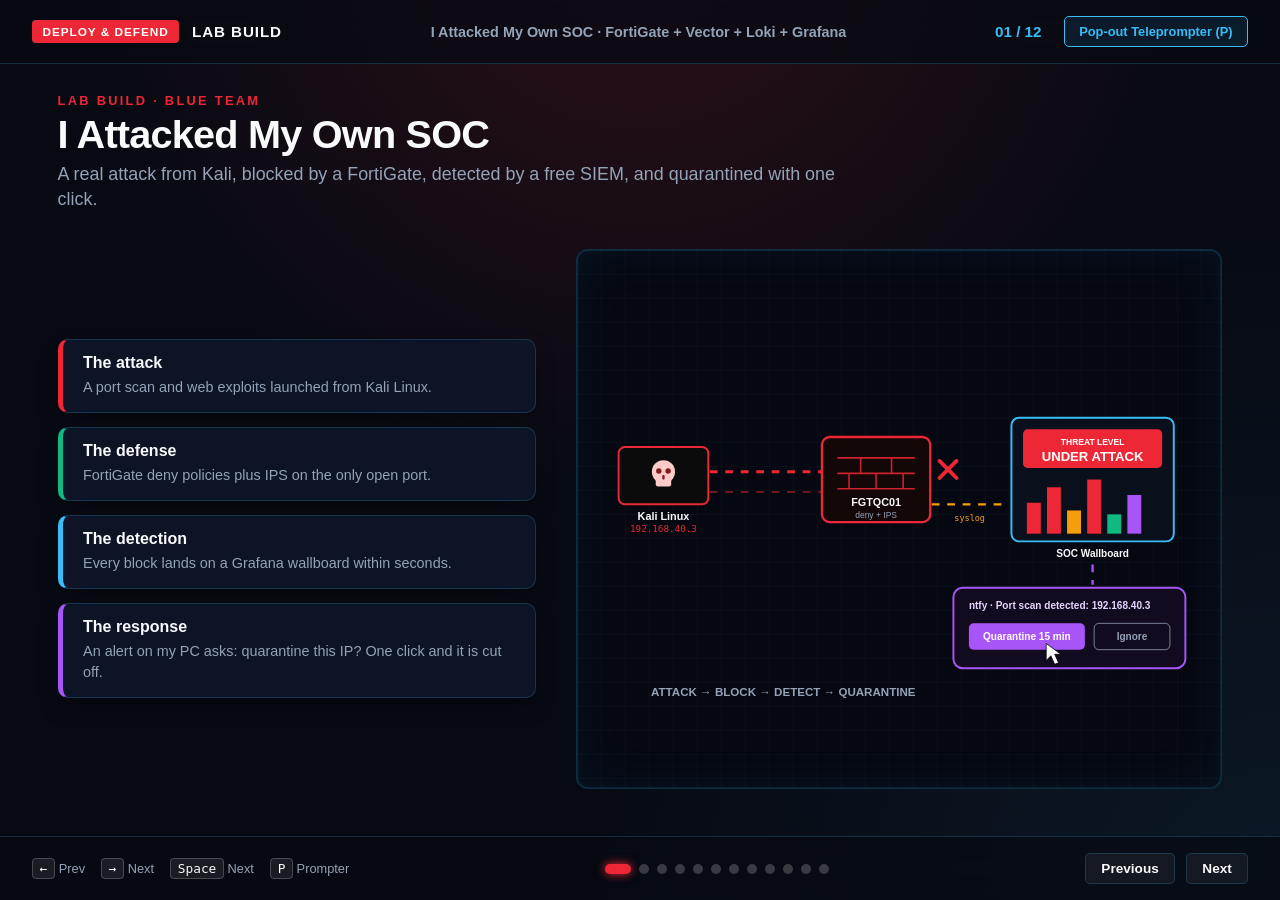
==== commit db05c87d: "Video 3: deck updated - one-click quarantine slide, real FGTQC01 names, no Kali WAN" ====
--- a/Video-3-Visual-SOC-Analytics-Traffic-Dashboard/presentation/PowerPoint.html
+++ b/Video-3-Visual-SOC-Analytics-Traffic-Dashboard/presentation/PowerPoint.html
@@ -56,6 +56,7 @@
 .red-border { border-left: 5px solid var(--forti-red); }
 .yellow-border { border-left: 5px solid var(--accent-yellow); }
 .green-border { border-left: 5px solid var(--matrix-green); }
+.purple-border { border-left: 5px solid #a855f7; }
 .card-title { font-size: clamp(1rem,1.25vw,1.35rem); font-weight: 800; margin-bottom: 0.3rem; }
 .card-desc { font-size: clamp(0.9rem,1.1vw,1.18rem); line-height: 1.45; color: var(--text-muted); }
 .stage-canvas { background: #050811; border: 1px solid var(--border-color); border-radius: 12px; height: 100%; max-height: clamp(340px,60vh,700px);
@@ -82,6 +83,9 @@
 @keyframes grow-y { from { transform: scaleY(0); } to { transform: scaleY(1); } }
 @keyframes grow-x { from { transform: scaleX(0); } to { transform: scaleX(1); } }
 @keyframes fade-in { from { opacity: 0; transform: translateX(-12px); } to { opacity: 1; transform: translateX(0); } }
+@keyframes pop-in { from { opacity: 0; transform: translateY(14px) scale(0.97); } to { opacity: 1; transform: none; } }
+@keyframes cursor-move { 0% { transform: translate(60px, 50px); opacity: 0; } 30% { opacity: 1; } 60%, 100% { transform: translate(0, 0); opacity: 1; } }
+@keyframes click { 0%, 70%, 100% { transform: scale(1); } 80% { transform: scale(0.85); } }
 @keyframes draw { from { stroke-dashoffset: 1600; } to { stroke-dashoffset: 0; } }
 @keyframes sweep { 0% { transform: rotate(-62deg); } 45% { transform: rotate(-5deg); } 75%,100% { transform: rotate(64deg); } }
 @keyframes ring { 0%,60%,100% { transform: translate(470px,128px) rotate(0); } 70% { transform: translate(470px,128px) rotate(14deg); } 80% { transform: translate(470px,128px) rotate(-14deg); } 90% { transform: translate(470px,128px) rotate(8deg); } }
@@ -110,13 +114,17 @@
 .slide.active .t8 { animation-delay: 4.60s; }
 .slide.active .t9 { animation-delay: 5.15s; }
 
+.pop { opacity: 0; }
+.slide.active .pop { animation: pop-in .6s ease-out .3s both; }
+.slide.active .cursor { animation: cursor-move 2.4s ease-out .9s both; }
+.slide.active .cursor-click { transform-box: fill-box; transform-origin: center; animation: click 2.4s ease-in-out 1.2s infinite; }
 .slide.active .draw-line { stroke-dasharray: 1600; animation: draw 3.2s ease-out both; }
 .needle { transform-box: view-box; transform-origin: 400px 450px; animation: sweep 7s ease-in-out infinite; }
 .ring { animation: ring 2.2s ease-in-out infinite; transform: translate(470px,128px); }
 
 @media (prefers-reduced-motion: reduce) {
   *, *::before, *::after { animation: none !important; transition: none !important; }
-  .stream, .type { opacity: 1 !important; }
+  .stream, .type, .pop { opacity: 1 !important; }
   .needle { transform: rotate(64deg); }
 }
 @media (max-width: 1100px) {
@@ -132,7 +140,7 @@
   <div class="brand-badge"><span class="badge-pill">DEPLOY &amp; DEFEND</span><span>LAB BUILD</span></div>
   <div class="deck-title">I Attacked My Own SOC · FortiGate + Vector + Loki + Grafana</div>
   <div class="header-actions">
-    <div class="slide-counter" id="slideCounter">01 / 11</div>
+    <div class="slide-counter" id="slideCounter">01 / 12</div>
     <button id="btnLaunchPrompter" title="Open the synchronized teleprompter (P)">Pop-out Teleprompter (P)</button>
   </div>
 </header>
@@ -143,51 +151,60 @@
     <div class="slide-titles">
       <div class="slide-eyebrow">Lab Build · Blue Team</div>
       <h1 class="slide-heading">I Attacked My Own SOC</h1>
-      <div class="slide-subheading">A real attack from Kali, blocked by a FortiGate, visualized live on a free SIEM wallboard.</div>
+      <div class="slide-subheading">A real attack from Kali, blocked by a FortiGate, detected by a free SIEM, and quarantined with one click.</div>
     </div>
     <div class="slide-body">
       <div class="info-column">
         <div class="info-card red-border"><div class="card-title">The attack</div><div class="card-desc">A port scan and web exploits launched from Kali Linux.</div></div>
-        <div class="info-card green-border"><div class="card-title">The defense</div><div class="card-desc">A FortiGate deny policy plus IPS on the only open port.</div></div>
-        <div class="info-card cyan-border"><div class="card-title">The proof</div><div class="card-desc">Every block appears on a Grafana wallboard within seconds.</div></div>
+        <div class="info-card green-border"><div class="card-title">The defense</div><div class="card-desc">FortiGate deny policies plus IPS on the only open port.</div></div>
+        <div class="info-card cyan-border"><div class="card-title">The detection</div><div class="card-desc">Every block lands on a Grafana wallboard within seconds.</div></div>
+        <div class="info-card purple-border"><div class="card-title">The response</div><div class="card-desc">An alert on my PC asks: quarantine this IP? One click and it is cut off.</div></div>
       </div>
       <div class="stage-canvas">
         <svg class="graphic-engine" viewBox="0 0 800 500" fill="none">
   <g>
-  <rect x="52" y="178" width="116" height="74" rx="8" fill="#0b0b0b" stroke="var(--forti-red)" stroke-width="2.5"/>
-  <circle cx="110" cy="210" r="15" fill="#fecaca"/>
-  <rect x="100" y="218" width="20" height="11" rx="3" fill="#fecaca"/>
-  <circle cx="104" cy="209" r="3.5" fill="#7f1d1d"/><circle cx="116" cy="209" r="3.5" fill="#7f1d1d"/>
-  <rect x="108.5" y="214" width="3" height="6" rx="1" fill="#7f1d1d"/>
-  <text x="110" y="272" class="lbl" fill="var(--text-main)" font-size="14" font-weight="800" text-anchor="middle">Kali Linux</text>
-  <text x="110" y="288" class="lbl mono" fill="var(--forti-red)" font-size="12" text-anchor="middle">192.168.40.3</text>
+  <rect x="37" y="158" width="116" height="74" rx="8" fill="#0b0b0b" stroke="var(--forti-red)" stroke-width="2.5"/>
+  <circle cx="95" cy="190" r="15" fill="#fecaca"/>
+  <rect x="85" y="198" width="20" height="11" rx="3" fill="#fecaca"/>
+  <circle cx="89" cy="189" r="3.5" fill="#7f1d1d"/><circle cx="101" cy="189" r="3.5" fill="#7f1d1d"/>
+  <rect x="93.5" y="194" width="3" height="6" rx="1" fill="#7f1d1d"/>
+  <text x="95" y="252" class="lbl" fill="var(--text-main)" font-size="14" font-weight="800" text-anchor="middle">Kali Linux</text>
+  <text x="95" y="268" class="lbl mono" fill="var(--forti-red)" font-size="12" text-anchor="middle">192.168.40.3</text>
 </g>
-  <path d="M170 210 L320 210" stroke="var(--forti-red)" stroke-width="4" class="flow flow-fast"/>
-  <path d="M170 236 L320 236" stroke="var(--forti-red)" stroke-width="2" class="flow" opacity="0.6"/>
+  <path d="M155 190 L300 190" stroke="var(--forti-red)" stroke-width="4" class="flow flow-fast"/>
+  <path d="M155 216 L300 216" stroke="var(--forti-red)" stroke-width="2" class="flow" opacity="0.6"/>
   <g class="node-glow">
-  <rect x="330" y="165" width="140" height="110" rx="10" fill="#140708" stroke="var(--forti-red)" stroke-width="3"/>
+  <rect x="300" y="145" width="140" height="110" rx="10" fill="#140708" stroke="var(--forti-red)" stroke-width="3"/>
   <g stroke="var(--forti-red)" stroke-width="2" opacity="0.85">
-    <line x1="350" y1="192" x2="450" y2="192"/><line x1="350" y1="212" x2="450" y2="212"/><line x1="350" y1="232" x2="450" y2="232"/>
-    <line x1="380" y1="192" x2="380" y2="212"/><line x1="420" y1="192" x2="420" y2="212"/>
-    <line x1="400" y1="212" x2="400" y2="232"/><line x1="365" y1="212" x2="365" y2="232"/><line x1="435" y1="212" x2="435" y2="232"/>
-  </g>
-  <text x="400" y="254" class="lbl" fill="var(--text-main)" font-size="14" font-weight="800" text-anchor="middle">FortiGate</text>
-  <text x="400" y="270" class="lbl" fill="var(--text-muted)" font-size="11" text-anchor="middle">deny + IPS</text>
+    <line x1="320" y1="172" x2="420" y2="172"/><line x1="320" y1="192" x2="420" y2="192"/><line x1="320" y1="212" x2="420" y2="212"/>
+    <line x1="350" y1="172" x2="350" y2="192"/><line x1="390" y1="172" x2="390" y2="192"/>
+    <line x1="370" y1="192" x2="370" y2="212"/><line x1="335" y1="192" x2="335" y2="212"/><line x1="405" y1="192" x2="405" y2="212"/>
+  </g>
+  <text x="370" y="234" class="lbl" fill="var(--text-main)" font-size="14" font-weight="800" text-anchor="middle">FGTQC01</text>
+  <text x="370" y="250" class="lbl" fill="var(--text-muted)" font-size="11" text-anchor="middle">deny + IPS</text>
 </g>
-  <g class="blink"><line x1="484" y1="196" x2="508" y2="220" stroke="var(--forti-red)" stroke-width="5" stroke-linecap="round"/><line x1="508" y1="196" x2="484" y2="220" stroke="var(--forti-red)" stroke-width="5" stroke-linecap="round"/></g>
-  <path d="M472 250 L560 250" stroke="var(--accent-yellow)" stroke-width="3" class="flow"/>
-  <text x="515" y="272" class="lbl mono" fill="var(--accent-yellow)" font-size="11" text-anchor="middle">syslog</text>
+  <g class="blink"><line x1="452" y1="176" x2="474" y2="198" stroke="var(--forti-red)" stroke-width="5" stroke-linecap="round"/><line x1="474" y1="176" x2="452" y2="198" stroke="var(--forti-red)" stroke-width="5" stroke-linecap="round"/></g>
+  <path d="M442 232 L540 232" stroke="var(--accent-yellow)" stroke-width="3" class="flow"/>
+  <text x="491" y="254" class="lbl mono" fill="var(--accent-yellow)" font-size="11" text-anchor="middle">syslog</text>
   <g class="node-glow-red">
-    <rect x="565" y="140" width="200" height="170" rx="10" fill="#0a0f1c" stroke="var(--accent-cyan)" stroke-width="2.5"/>
-    <rect x="580" y="155" width="170" height="52" rx="6" fill="var(--forti-red)" class="blink"/>
-    <text x="665" y="176" class="lbl" fill="#fff" font-size="11" font-weight="800" text-anchor="middle">THREAT LEVEL</text>
-    <text x="665" y="197" class="lbl" fill="#fff" font-size="17" font-weight="900" text-anchor="middle">UNDER ATTACK</text>
-    <g class="bars"><rect x="585" y="255" width="18" height="40" fill="var(--forti-red)"/><rect x="611" y="235" width="18" height="60" fill="var(--forti-red)"/><rect x="637" y="265" width="18" height="30" fill="var(--accent-yellow)"/><rect x="663" y="225" width="18" height="70" fill="var(--forti-red)"/><rect x="689" y="270" width="18" height="25" fill="var(--matrix-green)"/><rect x="715" y="245" width="18" height="50" fill="var(--forti-red)"/></g>
-    <line x1="580" y1="296" x2="750" y2="296" stroke="var(--text-muted)" stroke-width="1"/>
-  </g>
-  <text x="665" y="336" class="lbl" fill="var(--text-main)" font-size="14" font-weight="800" text-anchor="middle">SOC Wallboard</text>
-  <text x="665" y="352" class="lbl" fill="var(--text-muted)" font-size="11" text-anchor="middle">Grafana · live</text>
-  <text x="400" y="440" class="lbl" fill="var(--text-muted)" font-size="15" font-weight="700" text-anchor="middle">ATTACK  →  BLOCK  →  VISUALIZE</text>
+    <rect x="545" y="120" width="210" height="160" rx="10" fill="#0a0f1c" stroke="var(--accent-cyan)" stroke-width="2.5"/>
+    <rect x="560" y="135" width="180" height="50" rx="6" fill="var(--forti-red)" class="blink"/>
+    <text x="650" y="155" class="lbl" fill="#fff" font-size="11" font-weight="800" text-anchor="middle">THREAT LEVEL</text>
+    <text x="650" y="176" class="lbl" fill="#fff" font-size="17" font-weight="900" text-anchor="middle">UNDER ATTACK</text>
+    <g class="bars"><rect x="565" y="230" width="18" height="40" fill="var(--forti-red)"/><rect x="591" y="210" width="18" height="60" fill="var(--forti-red)"/><rect x="617" y="240" width="18" height="30" fill="var(--accent-yellow)"/><rect x="643" y="200" width="18" height="70" fill="var(--forti-red)"/><rect x="669" y="245" width="18" height="25" fill="var(--matrix-green)"/><rect x="695" y="220" width="18" height="50" fill="#a855f7"/></g>
+  </g>
+  <text x="650" y="300" class="lbl" fill="var(--text-main)" font-size="13" font-weight="800" text-anchor="middle">SOC Wallboard</text>
+  <path d="M650 310 L650 336" stroke="#a855f7" stroke-width="3" class="flow"/>
+  <g class="pop">
+    <rect x="470" y="340" width="300" height="104" rx="12" fill="#120a1f" stroke="#a855f7" stroke-width="2.5"/>
+    <text x="490" y="368" class="lbl" fill="#e9d5ff" font-size="13" font-weight="900">ntfy · Port scan detected: 192.168.40.3</text>
+    <rect x="490" y="386" width="150" height="34" rx="6" fill="#a855f7"/>
+    <text x="565" y="408" class="lbl" fill="#fff" font-size="13" font-weight="900" text-anchor="middle">Quarantine 15 min</text>
+    <rect x="652" y="386" width="98" height="34" rx="6" fill="none" stroke="var(--text-muted)"/>
+    <text x="701" y="408" class="lbl" fill="var(--text-muted)" font-size="13" font-weight="700" text-anchor="middle">Ignore</text>
+    <g class="cursor"><path d="M590 412 l0 22 l6 -6 l5 11 l5 -2 l-5 -11 l8 0 z" fill="#fff" stroke="#000" stroke-width="1"/></g>
+  </g>
+  <text x="250" y="480" class="lbl" fill="var(--text-muted)" font-size="15" font-weight="700" text-anchor="middle">ATTACK → BLOCK → DETECT → QUARANTINE</text>
 </svg>
       </div>
     </div>
@@ -246,6 +263,7 @@
         <div class="info-card red-border"><div class="card-title">THREAT LEVEL</div><div class="card-desc">ALL CLEAR, ELEVATED or UNDER ATTACK, based on blocks in the last 60 seconds.</div></div>
         <div class="info-card yellow-border"><div class="card-title">Top scanned ports</div><div class="card-desc">See exactly which services the attacker was hunting for.</div></div>
         <div class="info-card green-border"><div class="card-title">Live event stream</div><div class="card-desc">Red for blocked, yellow for detected, green for allowed.</div></div>
+        <div class="info-card purple-border"><div class="card-title">QUARANTINED</div><div class="card-desc">How many attackers the responder is holding in quarantine right now.</div></div>
       </div>
       <div class="stage-canvas">
         <svg class="graphic-engine" viewBox="0 0 800 500" fill="none">
@@ -262,9 +280,9 @@
   <rect x="525" y="40" width="120" height="62" rx="6" fill="var(--accent-yellow)" opacity="0.18" stroke="var(--accent-yellow)"/>
   <text x="585.0" y="62" class="lbl" fill="var(--text-muted)" font-size="10" font-weight="700" text-anchor="middle">PORTS PROBED</text>
   <text x="585.0" y="88" class="lbl" fill="var(--accent-yellow)" font-size="21" font-weight="900" text-anchor="middle">996</text>
-  <rect x="660" y="40" width="100" height="62" rx="6" fill="var(--forti-red)" opacity="0.18" stroke="var(--forti-red)"/>
-  <text x="710.0" y="62" class="lbl" fill="var(--text-muted)" font-size="10" font-weight="700" text-anchor="middle">ATTACKERS</text>
-  <text x="710.0" y="88" class="lbl" fill="var(--forti-red)" font-size="21" font-weight="900" text-anchor="middle">1</text>
+  <rect x="660" y="40" width="100" height="62" rx="6" fill="#a855f7" opacity="0.18" stroke="#a855f7"/>
+  <text x="710.0" y="62" class="lbl" fill="var(--text-muted)" font-size="10" font-weight="700" text-anchor="middle">QUARANTINED</text>
+  <text x="710.0" y="88" class="lbl" fill="#a855f7" font-size="21" font-weight="900" text-anchor="middle">1</text>
   <text x="40" y="135" class="lbl" fill="var(--text-muted)" font-size="11" font-weight="700">ATTACK TIMELINE</text>
   <g class="bars"><rect x="40" y="242" width="12" height="8" fill="var(--matrix-green)"/><rect x="56" y="240" width="12" height="10" fill="var(--matrix-green)"/><rect x="72" y="241" width="12" height="9" fill="var(--matrix-green)"/><rect x="88" y="210" width="12" height="40" fill="var(--forti-red)"/><rect x="104" y="165" width="12" height="85" fill="var(--forti-red)"/><rect x="120" y="150" width="12" height="100" fill="var(--forti-red)"/><rect x="136" y="158" width="12" height="92" fill="var(--forti-red)"/><rect x="152" y="190" width="12" height="60" fill="var(--accent-yellow)"/><rect x="168" y="180" width="12" height="70" fill="var(--forti-red)"/><rect x="184" y="215" width="12" height="35" fill="var(--accent-yellow)"/><rect x="200" y="238" width="12" height="12" fill="var(--matrix-green)"/><rect x="216" y="242" width="12" height="8" fill="var(--matrix-green)"/><rect x="232" y="241" width="12" height="9" fill="var(--matrix-green)"/><rect x="248" y="243" width="12" height="7" fill="var(--matrix-green)"/><rect x="264" y="242" width="12" height="8" fill="var(--matrix-green)"/><rect x="280" y="244" width="12" height="6" fill="var(--matrix-green)"/><rect x="296" y="241" width="12" height="9" fill="var(--matrix-green)"/><rect x="312" y="242" width="12" height="8" fill="var(--matrix-green)"/><rect x="328" y="240" width="12" height="10" fill="var(--matrix-green)"/><rect x="344" y="243" width="12" height="7" fill="var(--matrix-green)"/><rect x="360" y="241" width="12" height="9" fill="var(--matrix-green)"/><rect x="376" y="242" width="12" height="8" fill="var(--matrix-green)"/><rect x="392" y="243" width="12" height="7" fill="var(--matrix-green)"/><rect x="408" y="242" width="12" height="8" fill="var(--matrix-green)"/></g>
   <line x1="40" y1="250" x2="420" y2="250" stroke="var(--text-muted)" stroke-width="1"/>
@@ -272,12 +290,12 @@
   <g class="bars-h"><rect x="510" y="148" width="210" height="14" rx="2" fill="var(--accent-yellow)"/><text x="500" y="159" class="lbl mono" fill="var(--text-main)" font-size="11" text-anchor="end">3389</text><rect x="510" y="169" width="180" height="14" rx="2" fill="var(--accent-yellow)"/><text x="500" y="180" class="lbl mono" fill="var(--text-main)" font-size="11" text-anchor="end">22</text><rect x="510" y="190" width="150" height="14" rx="2" fill="var(--accent-yellow)"/><text x="500" y="201" class="lbl mono" fill="var(--text-main)" font-size="11" text-anchor="end">445</text><rect x="510" y="211" width="120" height="14" rx="2" fill="var(--accent-yellow)"/><text x="500" y="222" class="lbl mono" fill="var(--text-main)" font-size="11" text-anchor="end">443</text><rect x="510" y="232" width="90" height="14" rx="2" fill="var(--accent-yellow)"/><text x="500" y="243" class="lbl mono" fill="var(--text-main)" font-size="11" text-anchor="end">21</text></g>
   <text x="40" y="285" class="lbl" fill="var(--text-muted)" font-size="11" font-weight="700">LIVE SOC EVENT STREAM</text>
   <g class="lbl mono" font-size="12">
-    <text x="40" y="312" fill="var(--forti-red)" class="stream s1">BLOCKED  192.168.40.3:51514 → 192.168.10.2:3389  RDP  policy=3</text>
+    <text x="40" y="312" fill="var(--forti-red)" class="stream s1">BLOCKED  192.168.40.3:51514 → 192.168.10.2:3389  RDP  policy=101</text>
     <text x="40" y="338" fill="var(--forti-red)" class="stream s2">BLOCKED  192.168.40.3:40112 → 192.168.10.2:80  IPS: Apache.Log4j...</text>
-    <text x="40" y="364" fill="var(--forti-red)" class="stream s3">BLOCKED  192.168.40.3:51530 → 192.168.10.2:22  SSH  policy=3</text>
-    <text x="40" y="390" fill="var(--matrix-green)" class="stream s4">ALLOWED  192.168.40.3:43815 → 192.168.10.2:80  HTTP  policy=2</text>
-    <text x="40" y="416" fill="var(--forti-red)" class="stream s5">BLOCKED  192.168.40.3:51541 → 192.168.10.2:445  SMB  policy=3</text>
-    <text x="40" y="442" fill="var(--forti-red)" class="stream s6">BLOCKED  192.168.40.3:51566 → 192.168.10.2:5432  policy=3</text>
+    <text x="40" y="364" fill="var(--forti-red)" class="stream s3">BLOCKED  192.168.40.3:51530 → 192.168.10.2:22  SSH  policy=101</text>
+    <text x="40" y="390" fill="var(--matrix-green)" class="stream s4">ALLOWED  192.168.40.3:43815 → 192.168.10.2:80  HTTP  policy=3</text>
+    <text x="40" y="416" fill="#a855f7" class="stream s5">BLOCKED  192.168.40.3:51541 → 192.168.10.2:80  HTTP  policy=100 (SOC_Quarantine_Block)</text>
+    <text x="40" y="442" fill="var(--forti-red)" class="stream s6">BLOCKED  192.168.40.3:51566 → 192.168.10.2:5432  policy=101</text>
   </g>
 </svg>
       </div>
@@ -287,21 +305,21 @@
   <section class="slide" id="slide-3">
     <div class="slide-titles">
       <div class="slide-eyebrow">The Lab</div>
-      <h1 class="slide-heading">Two VLANs. One Firewall.</h1>
-      <div class="slide-subheading">Kali lives in VLAN 40, the SIEM lives in VLAN 10, and every packet between them crosses the FortiGate.</div>
-    </div>
-    <div class="slide-body">
-      <div class="info-column">
-        <div class="info-card red-border"><div class="card-title">VLAN 40 · Attack zone</div><div class="card-desc">Kali Linux at 192.168.40.3, gateway 192.168.40.1.</div></div>
-        <div class="info-card cyan-border"><div class="card-title">FortiGate VM · FortiOS 7.4</div><div class="card-desc">Both VLANs are 802.1Q sub-interfaces on one port2 trunk.</div></div>
-        <div class="info-card green-border"><div class="card-title">VLAN 10 · SIEM enclave</div><div class="card-desc">Alpine Linux with Docker at 192.168.10.2, gateway 192.168.10.1.</div></div>
+      <h1 class="slide-heading">Two Zones. One Firewall. No Way Out.</h1>
+      <div class="slide-subheading">Kali lives in USERS, the SOC lives in SERVERS, and every packet between them crosses FGTQC01. Kali has no route to WAN.</div>
+    </div>
+    <div class="slide-body">
+      <div class="info-column">
+        <div class="info-card red-border"><div class="card-title">zone USERS · VLAN_QC_40</div><div class="card-desc">Kali Linux at 192.168.40.3. No internet: a work-lab rule, enforced by a logged deny.</div></div>
+        <div class="info-card cyan-border"><div class="card-title">FGTQC01 · FortiOS 7.4</div><div class="card-desc">Zone-based policies on a port2 trunk. Admin PC comes in through port1 VIPs.</div></div>
+        <div class="info-card green-border"><div class="card-title">zone SERVERS · VLAN_QC_10</div><div class="card-desc">Alpine with Docker at 192.168.10.2: Vector, Loki, Grafana, ntfy and the responder.</div></div>
       </div>
       <div class="stage-canvas">
         <svg class="graphic-engine" viewBox="0 0 800 500" fill="none">
   <rect x="20" y="300" width="330" height="178" rx="12" fill="rgba(238,39,55,0.05)" stroke="var(--forti-red)" stroke-dasharray="6 6"/>
-  <text x="185" y="497" class="lbl" fill="var(--forti-red)" font-size="13" font-weight="800" text-anchor="middle">VLAN 40 · 192.168.40.0/24</text>
   <rect x="450" y="300" width="330" height="178" rx="12" fill="rgba(16,185,129,0.05)" stroke="var(--matrix-green)" stroke-dasharray="6 6"/>
-  <text x="615" y="497" class="lbl" fill="var(--matrix-green)" font-size="13" font-weight="800" text-anchor="middle">VLAN 10 · 192.168.10.0/24</text>
+  <text x="185" y="497" class="lbl" fill="var(--forti-red)" font-size="13" font-weight="800" text-anchor="middle">USERS · 192.168.40.0/24</text>
+  <text x="615" y="497" class="lbl" fill="var(--matrix-green)" font-size="13" font-weight="800" text-anchor="middle">SERVERS · 192.168.10.0/24</text>
   <g>
   <rect x="127" y="343" width="116" height="74" rx="8" fill="#0b0b0b" stroke="var(--forti-red)" stroke-width="2.5"/>
   <circle cx="185" cy="375" r="15" fill="#fecaca"/>
@@ -325,21 +343,26 @@
   <text x="615" y="462" class="lbl mono" fill="var(--matrix-green)" font-size="12" text-anchor="middle">192.168.10.2</text>
 </g>
   <g class="node-glow">
-  <rect x="330" y="55" width="140" height="110" rx="10" fill="#140708" stroke="var(--forti-red)" stroke-width="3"/>
+  <rect x="330" y="65" width="140" height="110" rx="10" fill="#140708" stroke="var(--forti-red)" stroke-width="3"/>
   <g stroke="var(--forti-red)" stroke-width="2" opacity="0.85">
-    <line x1="350" y1="82" x2="450" y2="82"/><line x1="350" y1="102" x2="450" y2="102"/><line x1="350" y1="122" x2="450" y2="122"/>
-    <line x1="380" y1="82" x2="380" y2="102"/><line x1="420" y1="82" x2="420" y2="102"/>
-    <line x1="400" y1="102" x2="400" y2="122"/><line x1="365" y1="102" x2="365" y2="122"/><line x1="435" y1="102" x2="435" y2="122"/>
-  </g>
-  <text x="400" y="144" class="lbl" fill="var(--text-main)" font-size="14" font-weight="800" text-anchor="middle">FortiGate VM</text>
-  <text x="400" y="160" class="lbl" fill="var(--text-muted)" font-size="11" text-anchor="middle">port2 trunk · 802.1Q</text>
+    <line x1="350" y1="92" x2="450" y2="92"/><line x1="350" y1="112" x2="450" y2="112"/><line x1="350" y1="132" x2="450" y2="132"/>
+    <line x1="380" y1="92" x2="380" y2="112"/><line x1="420" y1="92" x2="420" y2="112"/>
+    <line x1="400" y1="112" x2="400" y2="132"/><line x1="365" y1="112" x2="365" y2="132"/><line x1="435" y1="112" x2="435" y2="132"/>
+  </g>
+  <text x="400" y="154" class="lbl" fill="var(--text-main)" font-size="14" font-weight="800" text-anchor="middle">FGTQC01</text>
+  <text x="400" y="170" class="lbl" fill="var(--text-muted)" font-size="11" text-anchor="middle">port2 trunk · zones</text>
 </g>
-  <text x="320" y="100" class="lbl mono" fill="var(--forti-red)" font-size="12" text-anchor="end">vlan40-kali .40.1</text>
-  <text x="480" y="100" class="lbl mono" fill="var(--matrix-green)" font-size="12">vlan10-siem .10.1</text>
-  <path d="M185 340 C185 260 300 200 340 165" stroke="var(--forti-red)" stroke-width="3" class="flow"/>
-  <path d="M460 165 C500 200 615 260 615 330" stroke="var(--matrix-green)" stroke-width="3" class="flow"/>
-  <path d="M400 55 L400 18" stroke="var(--accent-cyan)" stroke-width="2" stroke-dasharray="4 4"/>
-  <text x="412" y="26" class="lbl" fill="var(--accent-cyan)" font-size="12" font-weight="700">port1 · WAN</text>
+  <text x="318" y="104" class="lbl mono" fill="var(--forti-red)" font-size="12" text-anchor="end">VLAN_QC_40 .40.1</text>
+  <text x="482" y="104" class="lbl mono" fill="var(--matrix-green)" font-size="12">VLAN_QC_10 .10.1</text>
+  <path d="M185 340 C185 260 300 210 340 175" stroke="var(--forti-red)" stroke-width="3" class="flow"/>
+  <path d="M460 175 C500 210 615 260 615 330" stroke="var(--matrix-green)" stroke-width="3" class="flow"/>
+  <path d="M400 65 L400 32 L560 32" stroke="var(--accent-cyan)" stroke-width="2" class="flow"/>
+  <g><rect x="565" y="12" width="210" height="42" rx="8" fill="#0a0f1c" stroke="var(--accent-cyan)" stroke-width="2"/>
+  <text x="670" y="30" class="lbl" fill="var(--accent-cyan)" font-size="12" font-weight="800" text-anchor="middle">Admin PC → port1 VIPs</text>
+  <text x="670" y="46" class="lbl mono" fill="var(--text-muted)" font-size="10" text-anchor="middle">172.24.66.52 :8080 :8090 :8091</text></g>
+  <path d="M120 340 L120 40 L300 40" stroke="var(--forti-red)" stroke-width="2" stroke-dasharray="4 6" opacity="0.7"/>
+  <g class="blink"><line x1="306" y1="30" x2="326" y2="50" stroke="var(--forti-red)" stroke-width="4.5" stroke-linecap="round"/><line x1="326" y1="30" x2="306" y2="50" stroke="var(--forti-red)" stroke-width="4.5" stroke-linecap="round"/></g>
+  <text x="128" y="60" class="lbl mono" fill="var(--forti-red)" font-size="11">Kali → WAN: denied (102)</text>
 </svg>
       </div>
     </div>
@@ -393,7 +416,7 @@
   <text x="500" y="270" class="lbl" fill="var(--docker-blue)" font-size="12" font-weight="700" text-anchor="middle">Docker bridge soc_net on Alpine 192.168.10.2</text>
   <text x="40" y="330" class="lbl" fill="var(--text-muted)" font-size="11" font-weight="700">ONE BLOCKED PACKET, FOUR STATES</text>
   <g class="lbl mono" font-size="11.5">
-    <text x="40" y="360" fill="var(--forti-red)" class="stream s1">1  srcip=192.168.40.3 dstport=22 action="deny" policyid=3</text>
+    <text x="40" y="360" fill="var(--forti-red)" class="stream s1">1  srcip=192.168.40.3 dstport=22 action="deny" policyid=101</text>
     <text x="40" y="388" fill="var(--accent-cyan)" class="stream s2">2  {"srcip":"192.168.40.3","dstport":"22","verdict":"blocked"}</text>
     <text x="40" y="416" fill="var(--accent-yellow)" class="stream s3">3  {source="fortigate", log_type="traffic", verdict="blocked"}</text>
     <text x="40" y="444" fill="var(--matrix-green)" class="stream s4">4  Blocked (5m) = 1 · THREAT LEVEL: ELEVATED</text>
@@ -420,7 +443,7 @@
   <rect x="30" y="30" width="740" height="92" rx="8" fill="#060a12" stroke="var(--border-color)"/>
   <text x="48" y="54" class="lbl" fill="var(--text-muted)" font-size="11" font-weight="700">RAW SYSLOG (FortiOS default format)</text>
   <text x="48" y="80" class="lbl mono" fill="var(--text-main)" font-size="12">&lt;189&gt;date=2026-11-03 type="traffic" srcip=192.168.40.3</text>
-  <text x="48" y="102" class="lbl mono" fill="var(--text-main)" font-size="12">dstport=22 action="deny" policyid=3 policyname="Kali_To_Servers_Deny"</text>
+  <text x="48" y="102" class="lbl mono" fill="var(--text-main)" font-size="12">dstport=22 action="deny" policyid=101 policyname="Kali_To_Servers_Deny"</text>
   <path d="M400 128 L400 178" stroke="var(--accent-cyan)" stroke-width="4" class="flow"/>
   <g class="node-glow"><rect x="300" y="180" width="200" height="56" rx="10" fill="#0a0f1c" stroke="var(--accent-cyan)" stroke-width="2.5"/>
   <text x="400" y="205" class="lbl" fill="var(--accent-cyan)" font-size="15" font-weight="900" text-anchor="middle">Vector · VRL</text>
@@ -454,8 +477,9 @@
     </div>
     <div class="slide-body">
       <div class="info-column">
-        <div class="info-card green-border"><div class="card-title">Policy 2 · Kali_To_SOC_Web</div><div class="card-desc">HTTP to one host only, inspected by the SOC-Demo-IPS sensor.</div></div>
-        <div class="info-card red-border"><div class="card-title">Policy 3 · Kali_To_Servers_Deny</div><div class="card-desc">An explicit deny with logging on. This is what feeds the wallboard.</div></div>
+        <div class="info-card green-border"><div class="card-title">Policy 3 · Kali_To_SOC_Web</div><div class="card-desc">HTTP to one host only, inspected by the SOC-Demo-IPS sensor.</div></div>
+        <div class="info-card red-border"><div class="card-title">Policy 101 · Kali_To_Servers_Deny</div><div class="card-desc">An explicit deny with logging on. This is what feeds the wallboard.</div></div>
+        <div class="info-card red-border"><div class="card-title">Policy 102 · Kali_To_WAN_Deny</div><div class="card-desc">Kali never reaches the internet. Every attempt is logged.</div></div>
         <div class="info-card cyan-border"><div class="card-title">Syslog to 192.168.10.2</div><div class="card-desc">Default format over UDP 514, sourced from 192.168.10.1.</div></div>
       </div>
       <div class="stage-canvas">
@@ -488,7 +512,7 @@
   <text x="60" y="395" class="lbl mono" fill="var(--forti-red)" font-size="14" font-weight="800" text-anchor="middle">:445</text>
   <g class="blink"><line x1="348" y1="380" x2="368" y2="400" stroke="var(--forti-red)" stroke-width="4.5" stroke-linecap="round"/><line x1="368" y1="380" x2="348" y2="400" stroke="var(--forti-red)" stroke-width="4" stroke-linecap="round"/></g>
   <text x="470" y="395" class="lbl mono" fill="var(--text-muted)" font-size="12">SMB · deny + log</text>
-  <text x="400" y="488" class="lbl" fill="var(--text-muted)" font-size="12" text-anchor="middle">Kali 192.168.40.3  →  SOC-Host 192.168.10.2</text>
+  <text x="400" y="488" class="lbl" fill="var(--text-muted)" font-size="12" text-anchor="middle">Kali 192.168.40.3  →  SOC-Host 192.168.10.2  ·  Kali → WAN: denied (102)</text>
 </svg>
       </div>
     </div>
@@ -498,13 +522,13 @@
     <div class="slide-titles">
       <div class="slide-eyebrow">Deploy</div>
       <h1 class="slide-heading">One Script on Alpine</h1>
-      <div class="slide-subheading">setup.sh installs Docker, pulls three containers and tests the pipeline for you.</div>
+      <div class="slide-subheading">setup.sh installs Docker, starts five containers, wires the FortiGate token and tests everything for you.</div>
     </div>
     <div class="slide-body">
       <div class="info-column">
         <div class="info-card cyan-border"><div class="card-title">Installs only what's missing</div><div class="card-desc">Docker, the compose plugin and curl, tracked for a clean rollback.</div></div>
-        <div class="info-card yellow-border"><div class="card-title">Generates your password</div><div class="card-desc">No .env editing. The Grafana login is printed once at the end.</div></div>
-        <div class="info-card green-border"><div class="card-title">Self-tests the pipeline</div><div class="card-desc">It sends a fake syslog line and finds it again in Loki.</div></div>
+        <div class="info-card yellow-border"><div class="card-title">Generates every secret</div><div class="card-desc">Grafana password, ntfy topic and link-signing key. It only asks for the FortiGate token.</div></div>
+        <div class="info-card green-border"><div class="card-title">Self-tests the pipeline</div><div class="card-desc">Syslog into Loki, the responder, and a test notification on your PC.</div></div>
       </div>
       <div class="stage-canvas">
         <svg class="graphic-engine" viewBox="0 0 800 500" fill="none">
@@ -512,7 +536,7 @@
   <rect x="40" y="40" width="720" height="34" rx="12" fill="#0f172a"/>
   <circle cx="66" cy="57" r="6" fill="var(--forti-red)"/><circle cx="86" cy="57" r="6" fill="var(--accent-yellow)"/><circle cx="106" cy="57" r="6" fill="var(--matrix-green)"/>
   <text x="400" y="62" class="lbl mono" fill="var(--text-muted)" font-size="12" text-anchor="middle">root@soc-alpine:/opt/visual-soc-analytics-traffic-dashboard</text>
-  <g class="lbl mono" font-size="14"><text x="66" y="110" fill="var(--text-main)" class="type t0">$ ./setup.sh</text><text x="66" y="148" fill="var(--matrix-green)" class="type t1">[+] Alpine 3.24 detected.</text><text x="66" y="186" fill="var(--matrix-green)" class="type t2">[+] docker-cli-compose installed.</text><text x="66" y="224" fill="var(--matrix-green)" class="type t3">[+]   soc-wallboard.json → compose/grafana/...</text><text x="66" y="262" fill="var(--matrix-green)" class="type t4">[+] Generated a random Grafana admin password.</text><text x="66" y="300" fill="var(--accent-cyan)" class="type t5">[*] Pulling pinned images ...</text><text x="66" y="338" fill="var(--matrix-green)" class="type t6">[+] soc-loki, soc-vector, soc-grafana are healthy.</text><text x="66" y="376" fill="var(--accent-yellow)" class="type t7">[+] Self-test passed: UDP 514 → Vector → Loki.</text><text x="66" y="414" fill="var(--matrix-green)" class="type t8">[+] Visual SOC is live.  http://192.168.10.2</text></g>
+  <g class="lbl mono" font-size="14"><text x="66" y="110" fill="var(--text-main)" class="type t0">$ ./setup.sh</text><text x="66" y="148" fill="var(--matrix-green)" class="type t1">[+] Alpine 3.24 detected.</text><text x="66" y="186" fill="var(--matrix-green)" class="type t2">[+] Generated password, ntfy topic, signing secret.</text><text x="66" y="224" fill="var(--accent-yellow)" class="type t3">[?] FortiGate API token: ********</text><text x="66" y="262" fill="var(--matrix-green)" class="type t4">[+] Token works and SOC-Quarantine exists: LIVE.</text><text x="66" y="300" fill="var(--accent-cyan)" class="type t5">[*] Pulling pinned images ...</text><text x="66" y="338" fill="var(--matrix-green)" class="type t6">[+] All 5 containers are healthy.</text><text x="66" y="376" fill="var(--accent-yellow)" class="type t7">[+] Syslog pipeline works. Test notification sent.</text><text x="66" y="414" fill="var(--matrix-green)" class="type t8">[+] Visual SOC is live.  ntfy: :8090/soc-alerts-…</text></g>
 </svg>
       </div>
     </div>
@@ -529,7 +553,7 @@
         <div class="info-card yellow-border"><div class="card-title">1 · Recon</div><div class="card-desc">A ping sweep of VLAN 10, denied and logged by policy 3.</div></div>
         <div class="info-card red-border"><div class="card-title">2 · Port scan</div><div class="card-desc">A thousand TCP ports. Only port 80 answers.</div></div>
         <div class="info-card red-border"><div class="card-title">3 · Web attacks</div><div class="card-desc">SQL injection, path traversal, Log4Shell and Nikto. The IPS drops them.</div></div>
-        <div class="info-card green-border"><div class="card-title">Lab only</div><div class="card-desc">The script refuses any target outside 192.168.10.0/24.</div></div>
+        <div class="info-card green-border"><div class="card-title">Lab only · no WAN</div><div class="card-desc">The script refuses targets outside 192.168.10.0/24, and Kali has no internet at all.</div></div>
       </div>
       <div class="stage-canvas">
         <svg class="graphic-engine" viewBox="0 0 800 500" fill="none">
@@ -573,6 +597,7 @@
         <div class="info-card red-border"><div class="card-title">Port scan · MITRE T1046</div><div class="card-desc">More than 20 distinct denied ports from one source in 60 seconds.</div></div>
         <div class="info-card red-border"><div class="card-title">Web attack · MITRE T1190</div><div class="card-desc">Any IPS signature match against the dashboard host.</div></div>
         <div class="info-card yellow-border"><div class="card-title">Log feed silent</div><div class="card-desc">No FortiGate logs at all for five minutes.</div></div>
+        <div class="info-card purple-border"><div class="card-title">Routed to the responder</div><div class="card-desc">Every alert goes to a webhook that never leaves the Docker network.</div></div>
       </div>
       <div class="stage-canvas">
         <svg class="graphic-engine" viewBox="0 0 800 500" fill="none">
@@ -596,17 +621,65 @@
       </div>
     </div>
   </section>
-  <!-- ===== SLIDE 11: Build It Yourself ===== -->
+  <!-- ===== SLIDE 11: One-Click Quarantine ===== -->
   <section class="slide" id="slide-10">
+    <div class="slide-titles">
+      <div class="slide-eyebrow">Detect → Approve → Quarantine</div>
+      <h1 class="slide-heading">One Click. Attacker Gone.</h1>
+      <div class="slide-subheading">A small Python responder turns the Grafana alert into ntfy buttons and drives the FortiGate REST API.</div>
+    </div>
+    <div class="slide-body">
+      <div class="info-column">
+        <div class="info-card purple-border"><div class="card-title">Approve or automatic</div><div class="card-desc">Default: buttons on my PC. Switch to auto and it bans at once, still sending both alerts.</div></div>
+        <div class="info-card red-border"><div class="card-title">Policy 100 at the top</div><div class="card-desc">The responder adds Q-192.168.40.3 to SOC-Quarantine. Every new connection is denied.</div></div>
+        <div class="info-card green-border"><div class="card-title">Released on a timer</div><div class="card-desc">After 15 minutes, or Release now, the object is removed and ntfy says released.</div></div>
+        <div class="info-card cyan-border"><div class="card-title">Safety rails</div><div class="card-desc">Allowlist, signed one-time links, and an API token that can only touch address objects.</div></div>
+      </div>
+      <div class="stage-canvas">
+        <svg class="graphic-engine" viewBox="0 0 800 500" fill="none">
+  <g class="pop s1"><rect x="40" y="20" width="580" height="66" rx="10" fill="#0d0f1a" stroke="var(--forti-red)" stroke-width="2.5"/>
+  <rect x="40" y="20" width="8" height="66" rx="3" fill="var(--forti-red)"/>
+  <text x="64" y="48" class="lbl" fill="var(--text-main)" font-size="14" font-weight="900">Port scan detected: 192.168.40.3</text>
+  <text x="64" y="70" class="lbl" fill="var(--text-muted)" font-size="12">412 distinct ports denied in 60 seconds</text><rect x="470" y="38" width="130" height="30" rx="6" fill="var(--forti-red)"/>
+  <text x="535" y="58" class="lbl" fill="#fff" font-size="12" font-weight="900" text-anchor="middle">Quarantine 15 min</text></g>
+  <g class="cursor-click"><path d="M560 70 l0 22 l6 -6 l5 11 l5 -2 l-5 -11 l8 0 z" fill="#fff" stroke="#000" stroke-width="1"/></g>
+  <path d="M330 92 L330 128" stroke="#a855f7" stroke-width="3" class="flow"/>
+  <g class="stream s2"><rect x="120" y="132" width="420" height="78" rx="10" fill="#140708" stroke="var(--forti-red)" stroke-width="2.5"/>
+  <text x="140" y="158" class="lbl" fill="var(--forti-red)" font-size="13" font-weight="900">FGTQC01 · REST API</text>
+  <text x="140" y="180" class="lbl mono" fill="var(--text-main)" font-size="12">addrgrp SOC-Quarantine: "none" "Q-192.168.40.3"</text>
+  <text x="140" y="198" class="lbl mono" fill="var(--text-muted)" font-size="11">policy 100 SOC_Quarantine_Block · deny any → any</text></g>
+  <path d="M330 212 L330 246" stroke="#a855f7" stroke-width="3" class="flow"/>
+  <g class="stream s3"><rect x="40" y="250" width="580" height="66" rx="10" fill="#0d0f1a" stroke="#a855f7" stroke-width="2.5"/>
+  <rect x="40" y="250" width="8" height="66" rx="3" fill="#a855f7"/>
+  <text x="64" y="278" class="lbl" fill="var(--text-main)" font-size="14" font-weight="900">192.168.40.3 quarantined for 15 minutes</text>
+  <text x="64" y="300" class="lbl" fill="var(--text-muted)" font-size="12">Every new connection is now denied</text><rect x="470" y="268" width="130" height="30" rx="6" fill="#a855f7"/>
+  <text x="535" y="288" class="lbl" fill="#fff" font-size="12" font-weight="900" text-anchor="middle">Release now</text></g>
+  <g class="stream s4"><rect x="40" y="336" width="580" height="44" rx="8" fill="#060a12" stroke="var(--border-color)"/>
+  <text x="58" y="364" class="lbl mono" fill="var(--forti-red)" font-size="12">kali$ curl http://192.168.10.2  →  timeout · ping · nmap · all blocked</text></g>
+  <g class="stream s5"><rect x="40" y="396" width="580" height="66" rx="10" fill="#0d0f1a" stroke="var(--matrix-green)" stroke-width="2.5"/>
+  <rect x="40" y="396" width="8" height="66" rx="3" fill="var(--matrix-green)"/>
+  <text x="64" y="424" class="lbl" fill="var(--text-main)" font-size="14" font-weight="900">192.168.40.3 released</text>
+  <text x="64" y="446" class="lbl" fill="var(--text-muted)" font-size="12">Quarantine lifted after 15.0 minutes</text></g>
+  <g class="stream s2"><rect x="650" y="20" width="130" height="190" rx="10" fill="#0a0f1c" stroke="#a855f7" stroke-width="2"/>
+  <text x="715" y="50" class="lbl" fill="var(--text-muted)" font-size="11" font-weight="800" text-anchor="middle">QUARANTINED</text>
+  <text x="715" y="110" class="lbl blink" fill="#a855f7" font-size="56" font-weight="900" text-anchor="middle">1</text>
+  <text x="715" y="150" class="lbl mono" fill="var(--text-muted)" font-size="10" text-anchor="middle">wallboard tile</text>
+  <text x="715" y="190" class="lbl mono" fill="var(--text-muted)" font-size="10" text-anchor="middle">+ purple marker</text></g>
+</svg>
+      </div>
+    </div>
+  </section>
+  <!-- ===== SLIDE 12: Build It Yourself ===== -->
+  <section class="slide" id="slide-11">
     <div class="slide-titles">
       <div class="slide-eyebrow">Build It Yourself</div>
       <h1 class="slide-heading">Grab the Repo. Break Your Own Lab.</h1>
-      <div class="slide-subheading">Everything is on GitHub: scripts, configs, dashboards, alert rules and the attack campaign.</div>
+      <div class="slide-subheading">Everything is on GitHub: setup script, FortiGate config, dashboards, alert rules, the responder and the attack campaign.</div>
     </div>
     <div class="slide-body">
       <div class="info-column">
         <div class="info-card cyan-border"><div class="card-title">github.com/rabakuku/Youtube</div><div class="card-desc">Folder: Video-3-Visual-SOC-Analytics-Traffic-Dashboard.</div></div>
-        <div class="info-card yellow-border"><div class="card-title">Next video</div><div class="card-desc">Detect, then respond: auto-quarantine the attacker through the FortiGate API.</div></div>
+        <div class="info-card yellow-border"><div class="card-title">Next video</div><div class="card-desc">A honeypot in the SERVERS zone: touch it once, get quarantined automatically.</div></div>
         <div class="info-card green-border"><div class="card-title">Subscribe to Deploy &amp; Defend</div><div class="card-desc">Hands-on Fortinet, Docker and homelab security builds.</div></div>
       </div>
       <div class="stage-canvas">
@@ -615,9 +688,9 @@
   <text x="85" y="88" class="lbl mono" fill="var(--accent-cyan)" font-size="14" font-weight="800">rabakuku / Youtube</text>
   <g class="lbl mono" font-size="13">
     <text x="85" y="125" fill="var(--text-main)" class="stream s1">scripts/   setup.sh · rollback.sh · kali-attack…</text>
-    <text x="85" y="153" fill="var(--text-main)" class="stream s2">compose/   vector · loki · grafana · wallboard</text>
-    <text x="85" y="181" fill="var(--text-main)" class="stream s3">docs/      Lab-Matrix · Fortinet-cli · config-a/b/c</text>
-    <text x="85" y="209" fill="var(--text-main)" class="stream s4">app/       3 dashboards · alert-rules.yaml</text>
+    <text x="85" y="153" fill="var(--text-main)" class="stream s2">compose/   vector · loki · grafana · ntfy</text>
+    <text x="85" y="181" fill="var(--text-main)" class="stream s3">app/       responder.py · alert-rules · dashboard</text>
+    <text x="85" y="209" fill="var(--text-main)" class="stream s4">docs/      Lab-Matrix · Fortinet-cli · config.md</text>
     <text x="85" y="237" fill="var(--text-main)" class="stream s5">README.md  start here</text>
   </g>
   <g transform="translate(85 270)" fill="var(--accent-yellow)"><text class="lbl" font-size="13" font-weight="800">&#9733; Star the repo if it helped</text></g>
@@ -629,7 +702,7 @@
   <text x="650" y="190" class="lbl" fill="var(--text-muted)" font-size="12" text-anchor="middle">Deploy &amp; Defend</text>
   <rect x="60" y="340" width="690" height="110" rx="12" fill="rgba(245,158,11,0.07)" stroke="var(--accent-yellow)" stroke-dasharray="6 6"/>
   <text x="90" y="374" class="lbl" fill="var(--accent-yellow)" font-size="13" font-weight="800">NEXT VIDEO</text>
-  <text x="90" y="404" class="lbl" fill="var(--text-main)" font-size="17" font-weight="800">Detect → Webhook → FortiGate API → Quarantine</text>
+  <text x="90" y="404" class="lbl" fill="var(--text-main)" font-size="17" font-weight="800">Honeypot → Alert → Auto-Quarantine</text>
   <path d="M90 428 L720 428" stroke="var(--accent-yellow)" stroke-width="3" class="flow"/>
 </svg>
       </div>
@@ -660,28 +733,30 @@
   "8. One Script Deploy",
   "9. The Attack Campaign",
   "10. Detection Rules",
-  "11. Build It Yourself"
+  "11. One-Click Quarantine",
+  "12. Build It Yourself"
 ];
 
 /* Voiceover per slide. Identical to presentation/Teleprompter.md, cues KEPT:
    [ACTION: ...] [PAUSE] [PUNCH: word] [B-ROLL: ...] are highlighted in the prompter.
    \n = line break, \n\n = gap between chunks. */
 const scripts = [
-  "I attacked my own SOC.\nOn purpose.\nAnd I recorded every second of it.\n\n[PAUSE]\nOn the left, a Kali box throws a real attack.\nIn the middle, a FortiGate stops it.\nOn the right, a free dashboard shows it [PUNCH: live].\n\nBy the end, you'll build the whole thing yourself.\nOne script. Zero license cost.",
+  "I attacked my own SOC.\nOn purpose.\nAnd then I quarantined myself with one click.\n\n[PAUSE]\nOn the left, a Kali box throws a real attack.\nIn the middle, a FortiGate stops it.\nOn the right, a free dashboard shows it [PUNCH: live].\n\n[B-ROLL: Point to the ntfy card]\nThen my PC asks one question.\nQuarantine this IP?\nOne click, and the attacker is cut off.\n\nBy the end, you'll build the whole thing yourself.\nOne script. Zero license cost.",
   "[ACTION: Advance to Slide 2]\nHere's the problem.\nYour FortiGate sees every packet.\nBut those logs just scroll past.\n\n[B-ROLL: Point to the scrolling log column]\nDuring a port scan, you get thousands of lines a minute.\nNobody reads that.\n\n[B-ROLL: Point to the implicit deny box]\nAnd the default deny rule?\nIt blocks everything. And logs [PUNCH: nothing].\n\nCommercial SIEMs fix this.\nBut they bill you by the gigabyte.",
   "[ACTION: Advance to Slide 3]\nThis is where we're going.\nA live wallboard that refreshes every five seconds.\n\n[B-ROLL: Point to the THREAT LEVEL tile]\nThis tile goes from green to red.\nIt reads [PUNCH: UNDER ATTACK] when the blocks pile up.\nA minute after the attack stops, it's back to all clear.\n\nBelow it, you see who attacked.\nWhat ports they tried.\nAnd which exploits the IPS caught.",
-  "[ACTION: Advance to Slide 4]\nHere's the lab.\nThree machines. Two VLANs.\n\n[B-ROLL: Point to the Kali node]\nKali sits in VLAN forty. That's the attack zone.\nAlpine sits in VLAN ten. That's our SIEM.\n\n[B-ROLL: Point to the FortiGate at the top]\nBoth VLANs ride one trunk into the FortiGate.\nSo every packet between them must pass a [PUNCH: policy].",
+  "[ACTION: Advance to Slide 4]\nHere's the lab.\nThree machines. Two zones.\n\n[B-ROLL: Point to the Kali node]\nKali sits in USERS. That's the attack zone.\nAnd it has no internet at all.\nThis is a work lab, so that's [PUNCH: enforced] and logged.\n\n[B-ROLL: Point to the FortiGate at the top]\nAlpine sits in SERVERS. That's our SOC.\nEvery packet between them must pass the FortiGate.\nAnd my PC reaches the dashboards through VIPs.",
   "[ACTION: Advance to Slide 5]\nNow follow one blocked packet.\n\n[B-ROLL: Trace the yellow syslog arrow]\nThe FortiGate sends a syslog line to port five one four.\nVector catches it and parses it.\nLoki stores it.\n\n[B-ROLL: Point to Grafana]\nGrafana asks Loki every five seconds.\nAnd the panel updates.\nAll four tools are [PUNCH: free] and open source.",
   "[ACTION: Advance to Slide 6]\nThis part makes the dashboard simple.\n\n[B-ROLL: Point to the raw log line]\nA FortiOS log is just key equals value text.\nVector turns it into clean JSON.\nThen it adds one field. The verdict.\n\n[B-ROLL: Point to the three colored pills]\nBlocked. Detected. Or allowed.\nA firewall deny and an IPS drop both count as [PUNCH: blocked].\nSo every panel speaks the same language.",
-  "[ACTION: Advance to Slide 7]\nOn the FortiGate, the rule is simple.\nOne door in. Everything else denied.\n\n[B-ROLL: Point to the green port 80 lane]\nPolicy two allows HTTP to the dashboard.\nBut the IPS inspects every request.\n\n[B-ROLL: Point to the red lanes]\nPolicy three denies the rest.\nAnd here's the trick. It [PUNCH: logs] every deny.\nThat's what feeds the wallboard.",
-  "[ACTION: Advance to Slide 8]\nDeploying it takes one command.\n\n[B-ROLL: Point to the terminal]\nThe script checks you're on Alpine.\nIt installs Docker only if it's missing.\nThen it pulls Vector, Loki and Grafana.\n\nIt even generates your password.\nAnd it sends a test log through the whole pipeline.\nIf you see [PUNCH: self-test passed], you're live.",
-  "[ACTION: Advance to Slide 9]\nNow the fun part. We attack.\n\n[B-ROLL: Point to phase one]\nPhase one is recon. Who's alive?\nPhase two is a port scan. A thousand ports.\nOnly port eighty answers.\n\n[B-ROLL: Point to phase three]\nPhase three goes through that one open door.\nSQL injection. Log4Shell. A web scanner.\nAnd the IPS [PUNCH: drops] them.\n\n[PAUSE]\nThis is my own isolated lab.\nThe script refuses any other target.",
-  "[ACTION: Advance to Slide 10]\nDashboards are nice. Alerts are better.\n\n[B-ROLL: Point to the red threshold line]\nThis rule counts distinct denied ports per source.\nMore than twenty in one minute? That's a scan.\nThe alert [PUNCH: fires].\n\nA second rule fires on any IPS hit.\nA third warns you if the logs go quiet.\nBoth attack rules map to MITRE ATT&CK.",
-  "[ACTION: Advance to Slide 11]\nEverything is on GitHub.\nThe link is in the description.\n\nScripts. Configs. Dashboards. Alert rules.\nAnd the attack campaign.\n\n[PAUSE]\nNext time, we close the loop.\nThe FortiGate will [PUNCH: quarantine] the attacker automatically.\n\nSubscribe so you don't miss it.\nAnd go break your own lab. Safely."
+  "[ACTION: Advance to Slide 7]\nOn the FortiGate, the rule is simple.\nOne door in. Everything else denied.\n\n[B-ROLL: Point to the green port 80 lane]\nPolicy three allows HTTP to the dashboard.\nBut the IPS inspects every request.\n\n[B-ROLL: Point to the red lanes]\nPolicy one oh one denies the rest.\nAnd here's the trick. It [PUNCH: logs] every deny.\nThat's what feeds the wallboard.\n\nOne oh two blocks the internet.\nKali can't phone home. Ever.",
+  "[ACTION: Advance to Slide 8]\nDeploying it takes one command.\n\n[B-ROLL: Point to the terminal]\nThe script checks you're on Alpine.\nIt installs Docker only if it's missing.\nThen it starts five containers.\n\nIt generates every secret.\nIt asks for one thing. The FortiGate API token.\nIf it says [PUNCH: LIVE], you're ready.",
+  "[ACTION: Advance to Slide 9]\nNow the fun part. We attack.\n\n[B-ROLL: Point to phase one]\nPhase one is recon. Who's alive?\nPhase two is a port scan. A thousand ports.\nOnly port eighty answers.\n\n[B-ROLL: Point to phase three]\nPhase three goes through that one open door.\nSQL injection. Log4Shell. A web scanner.\nAnd the IPS [PUNCH: drops] them.\n\n[PAUSE]\nThis is my own isolated lab.\nThe script refuses any other target.\nAnd Kali can't reach the internet anyway.",
+  "[ACTION: Advance to Slide 10]\nDashboards are nice. Alerts are better.\n\n[B-ROLL: Point to the red threshold line]\nThis rule counts distinct denied ports per source.\nMore than twenty in one minute? That's a scan.\nThe alert [PUNCH: fires].\n\nA second rule fires on any IPS hit.\nA third warns you if the logs go quiet.\nBoth attack rules map to MITRE ATT&CK.\n\n[PAUSE]\nBut an alert alone doesn't stop anybody.\nSo every alert goes to a responder.",
+  "[ACTION: Advance to Slide 11]\nNow the best part. The response.\n\n[B-ROLL: Point to the red notification]\nThe alert lands on my PC through ntfy.\nIt asks one question. Quarantine this IP?\nI click [PUNCH: quarantine].\n\n[B-ROLL: Point to the FortiGate box]\nA small Python responder calls the FortiGate API.\nIt drops Kali into a quarantine group.\nThe top policy now denies everything it tries.\n\n[B-ROLL: Point to the green release card]\nFifteen minutes later, it's released automatically.\nAnd I get one more alert telling me so.",
+  "[ACTION: Advance to Slide 12]\nEverything is on GitHub.\nThe link is in the description.\n\nThe setup script. The FortiGate config. The dashboards.\nThe responder. And the attack campaign.\n\n[PAUSE]\nNext time, we set a trap.\nA honeypot that nobody should ever touch.\nTouch it once, and you're [PUNCH: quarantined].\n\nSubscribe so you don't miss it.\nAnd go break your own lab. Safely."
 ];
 
 let currentSlide = 0;
-const totalSlides = 11;
+const totalSlides = 12;
 const CHANNEL_NAME = 'visual_soc_presentation_sync';   /* unique per deck so other decks open at the same time don't cross-talk */
 const channel = new BroadcastChannel('visual_soc_presentation_sync');
 
